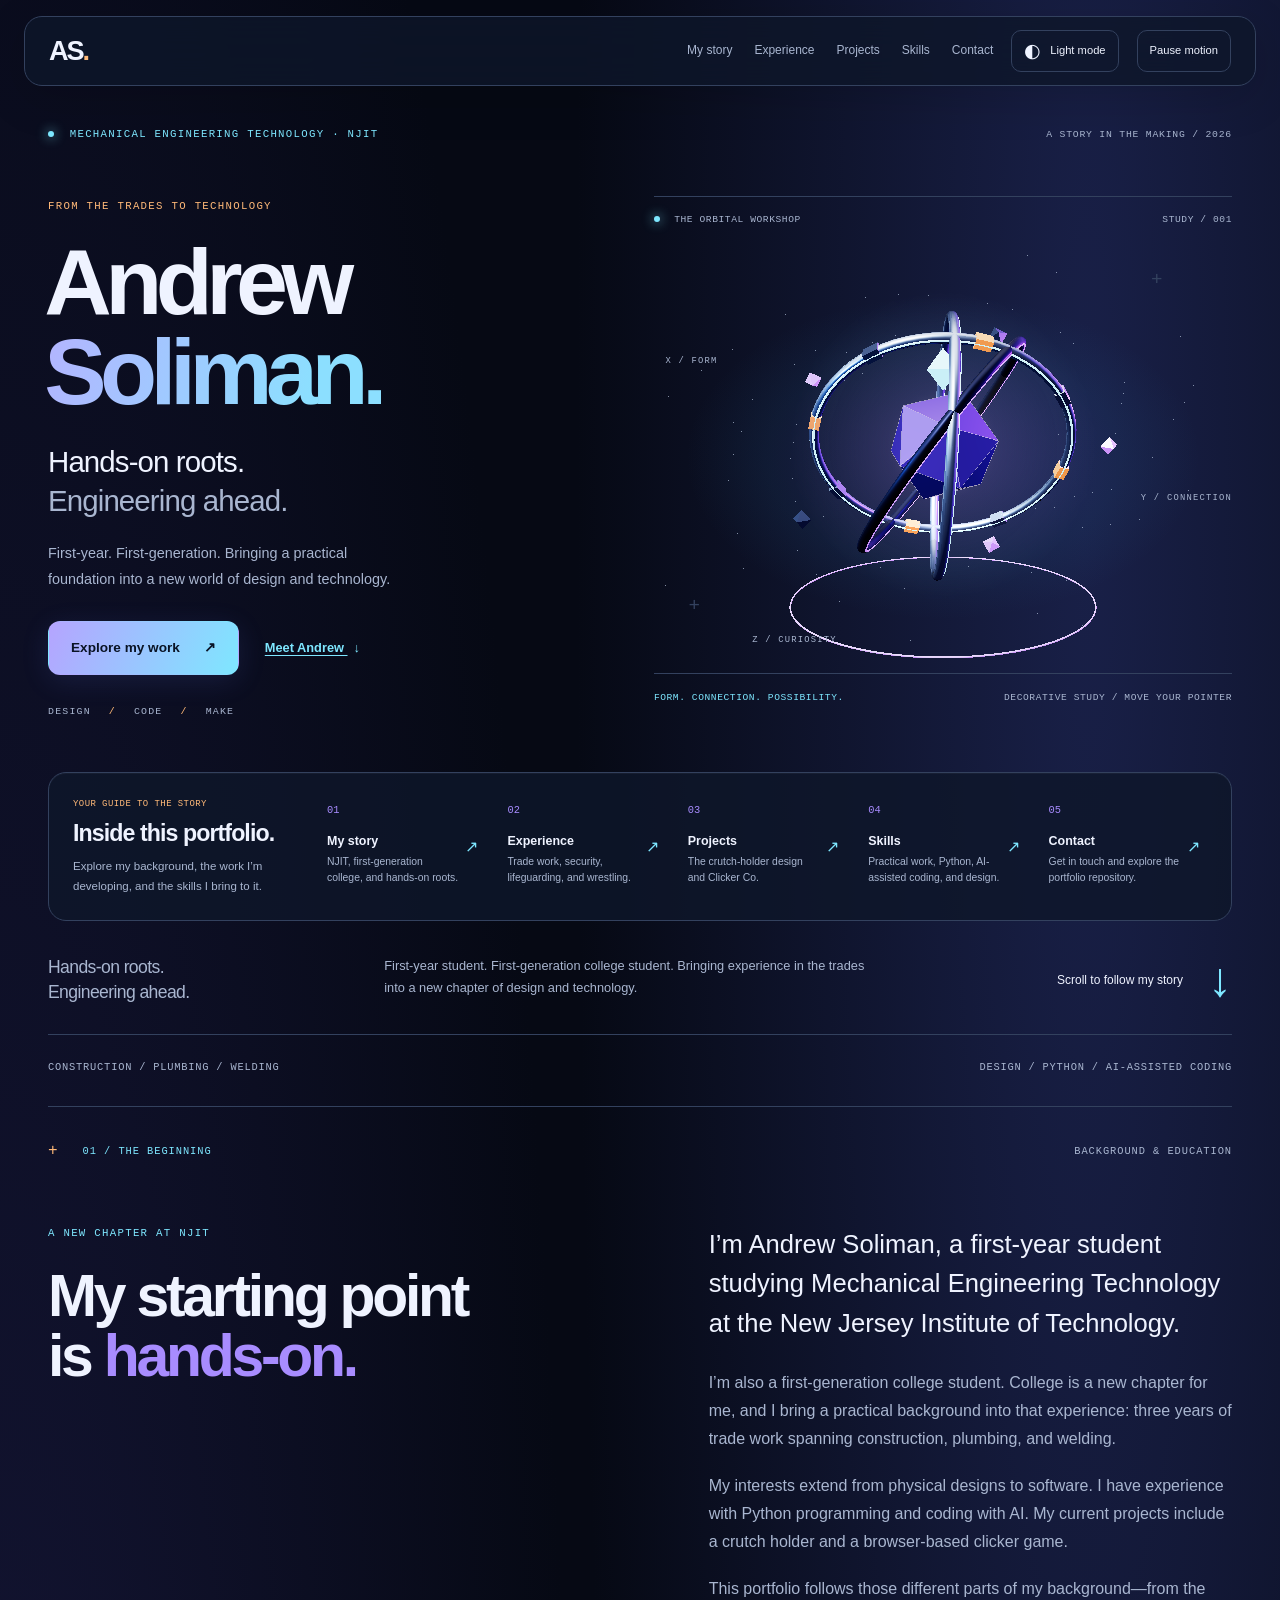
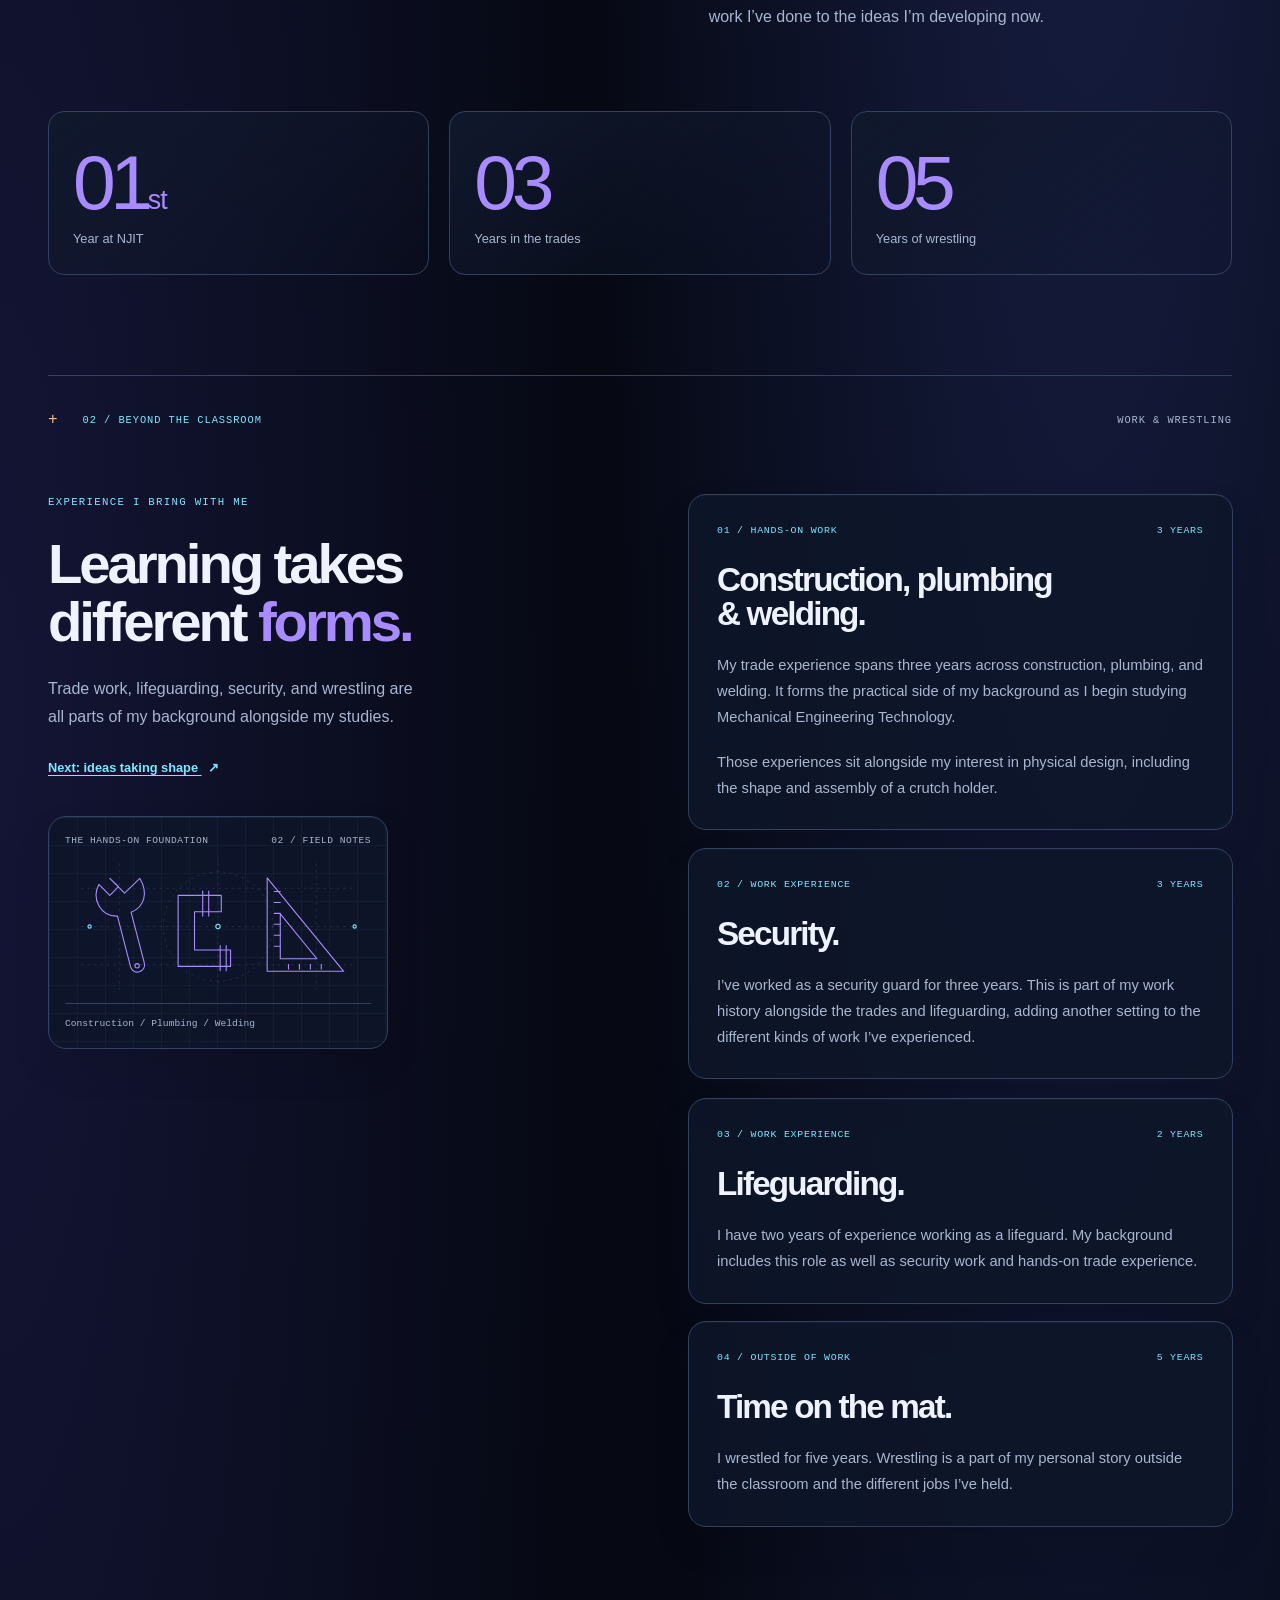
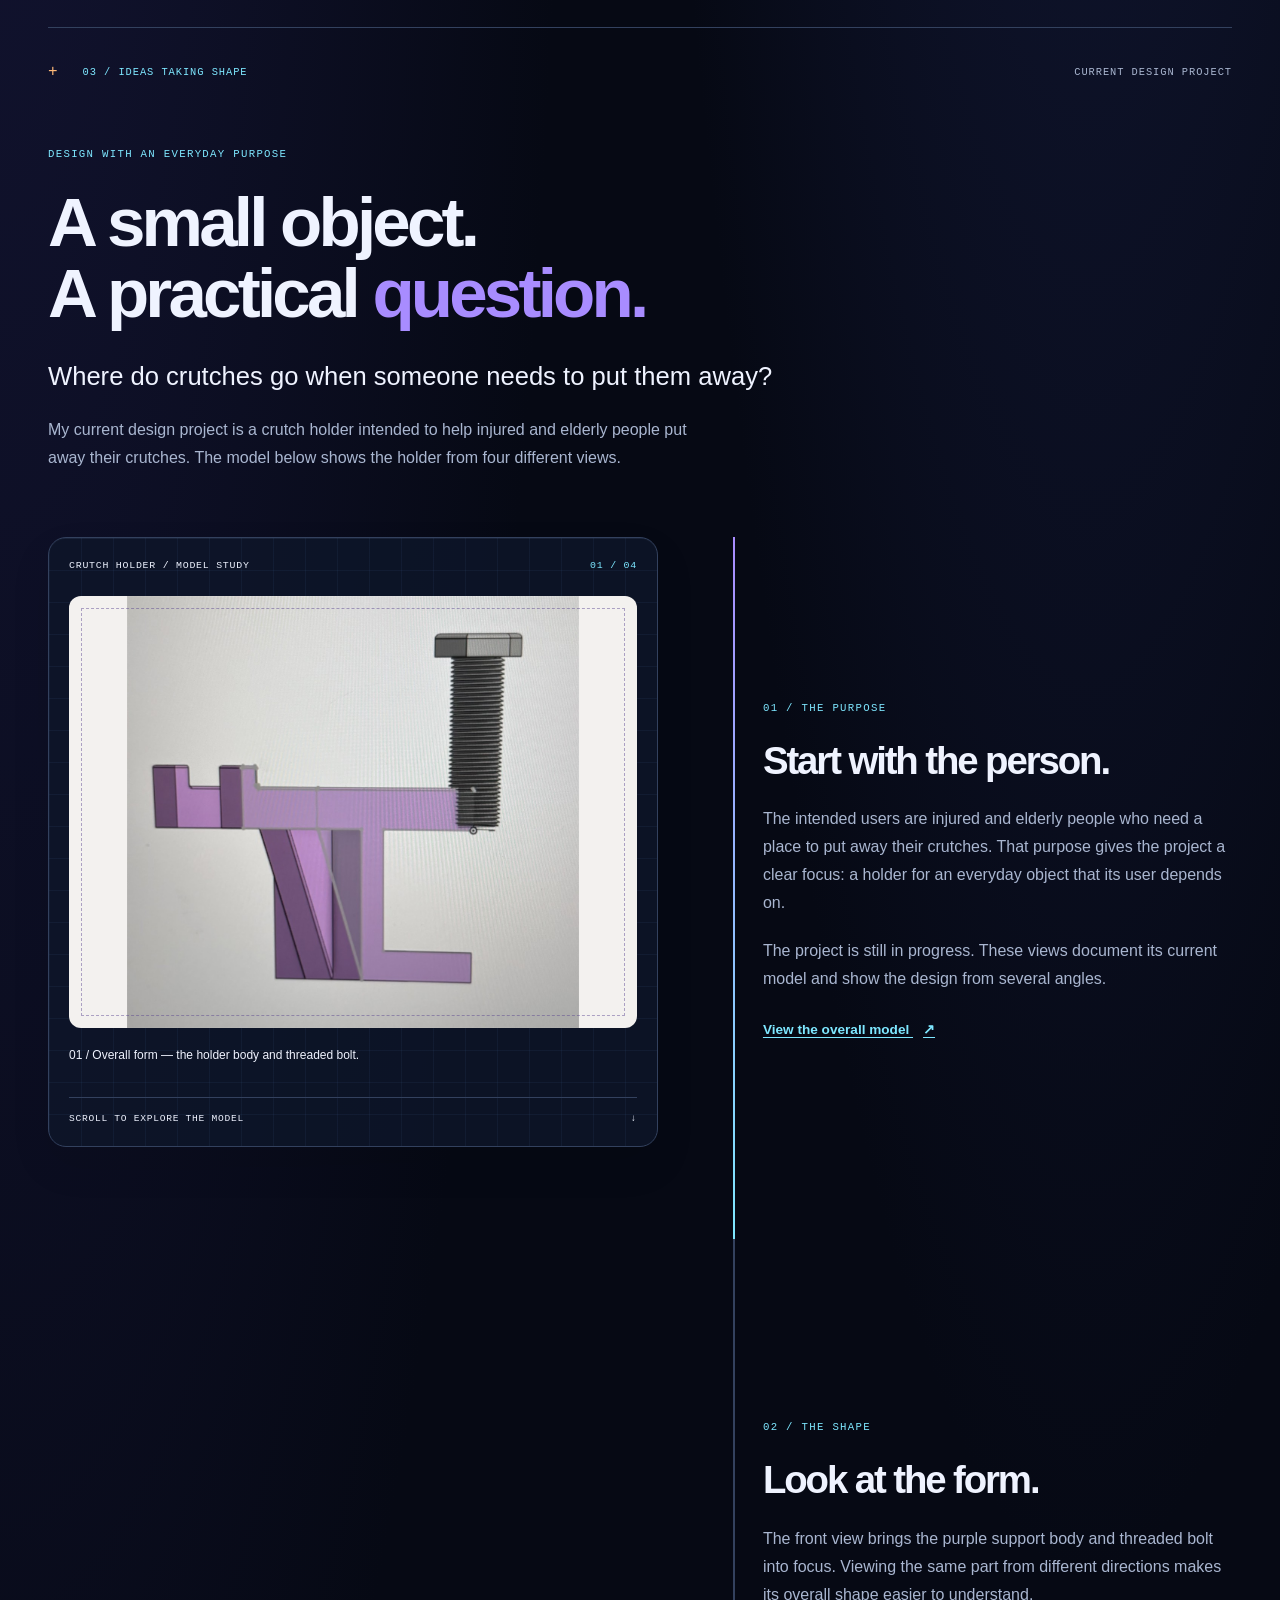
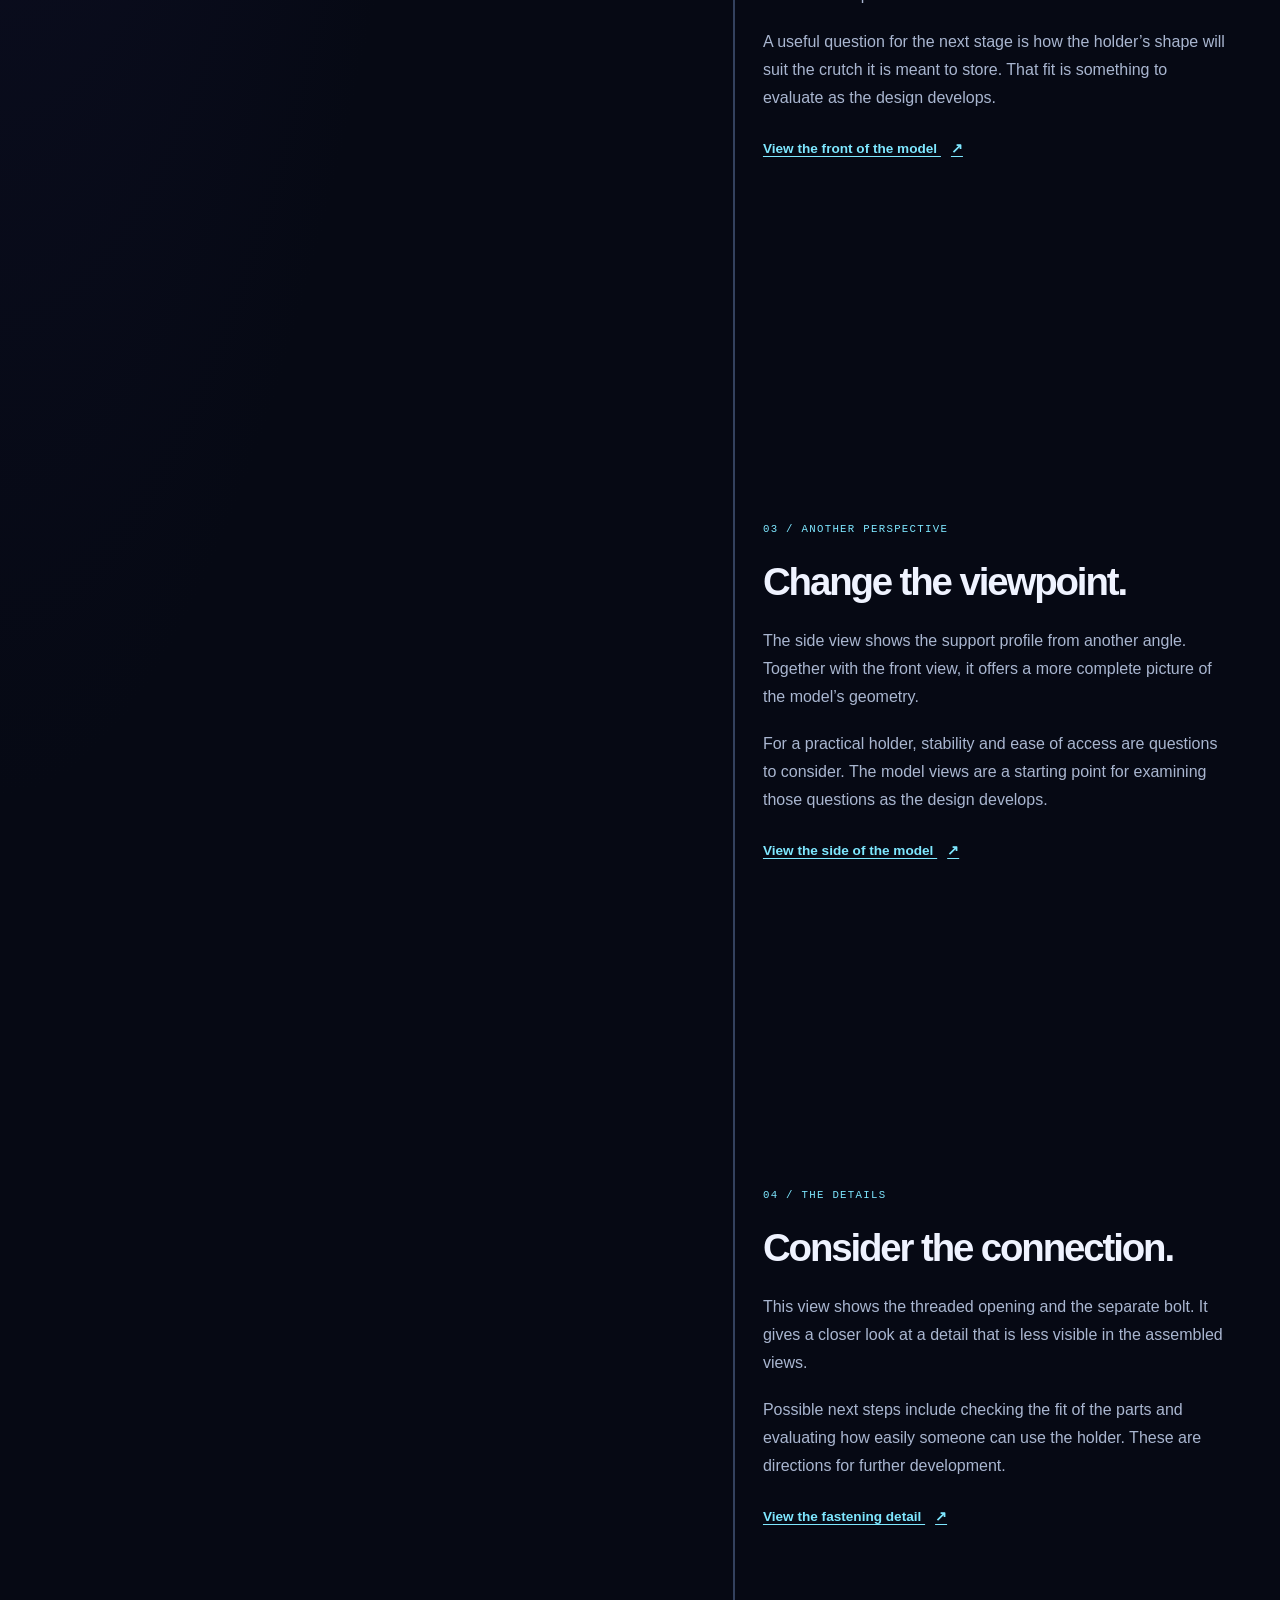
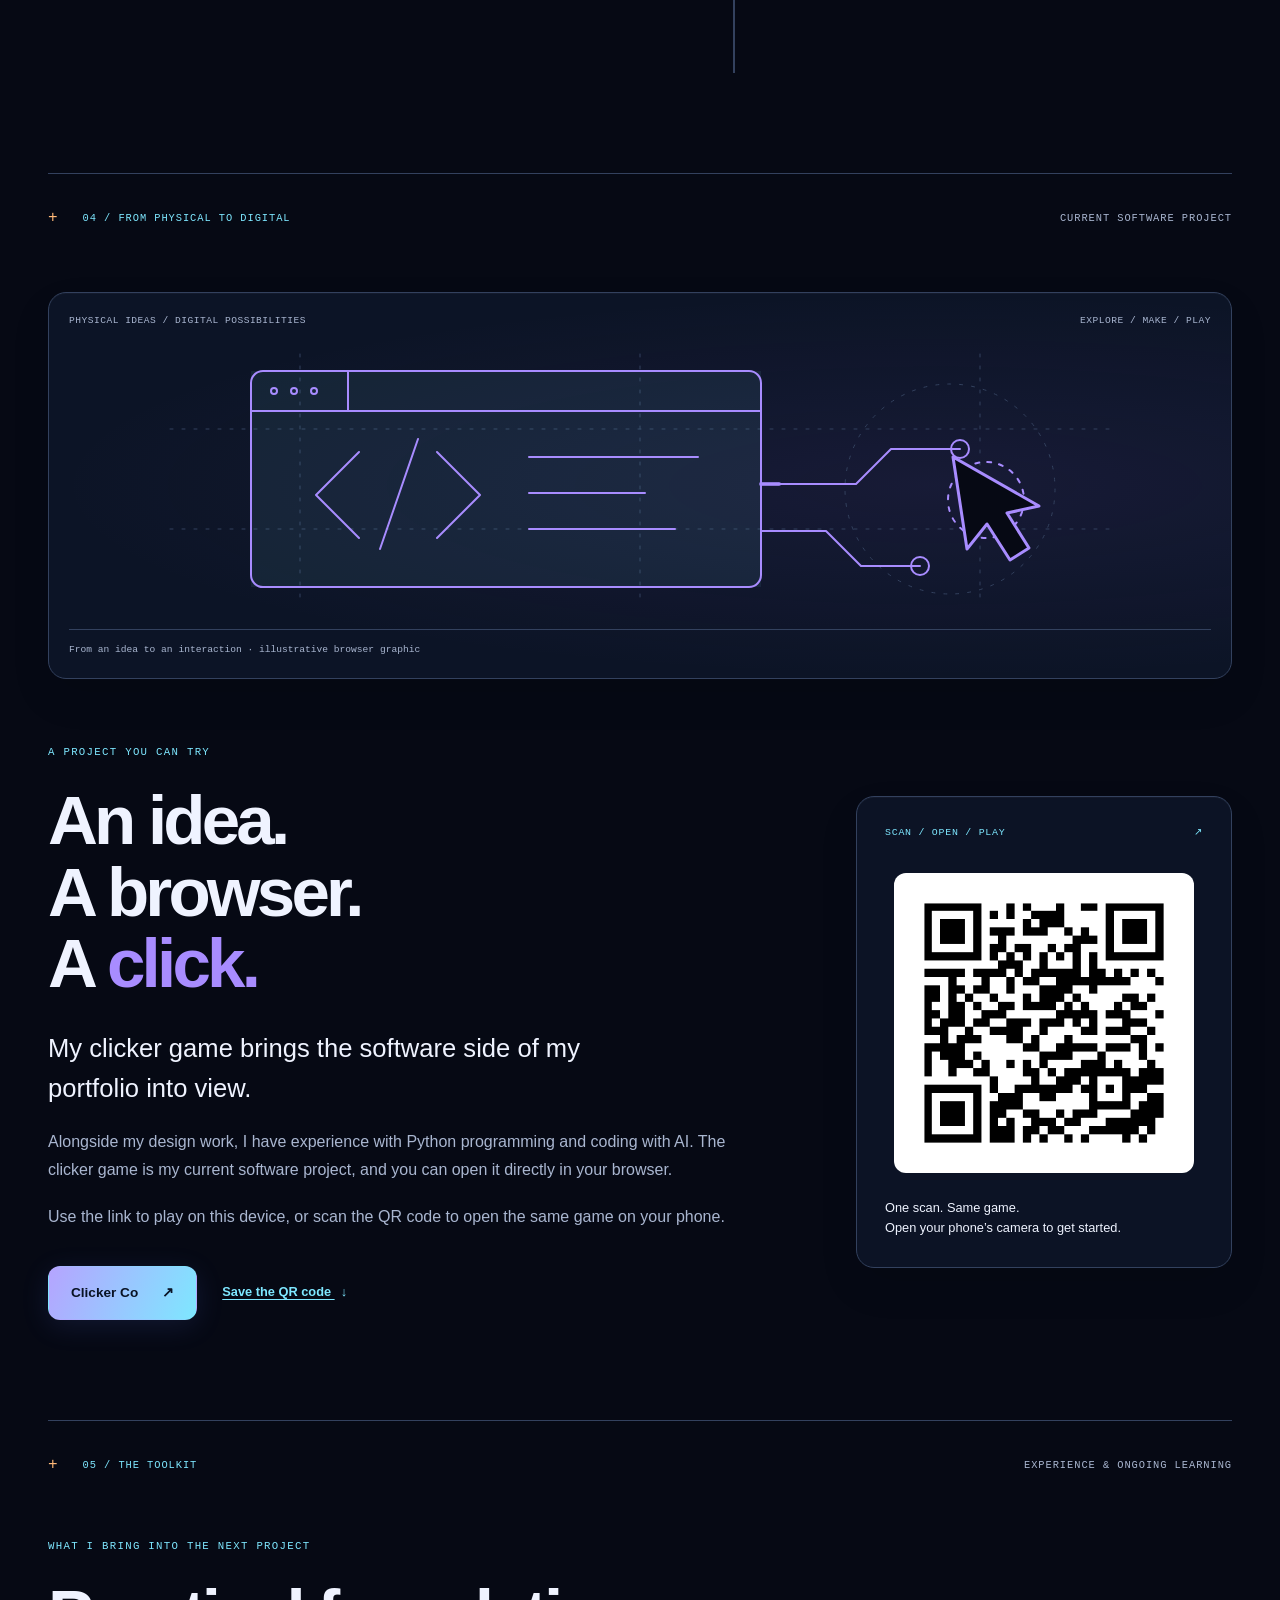
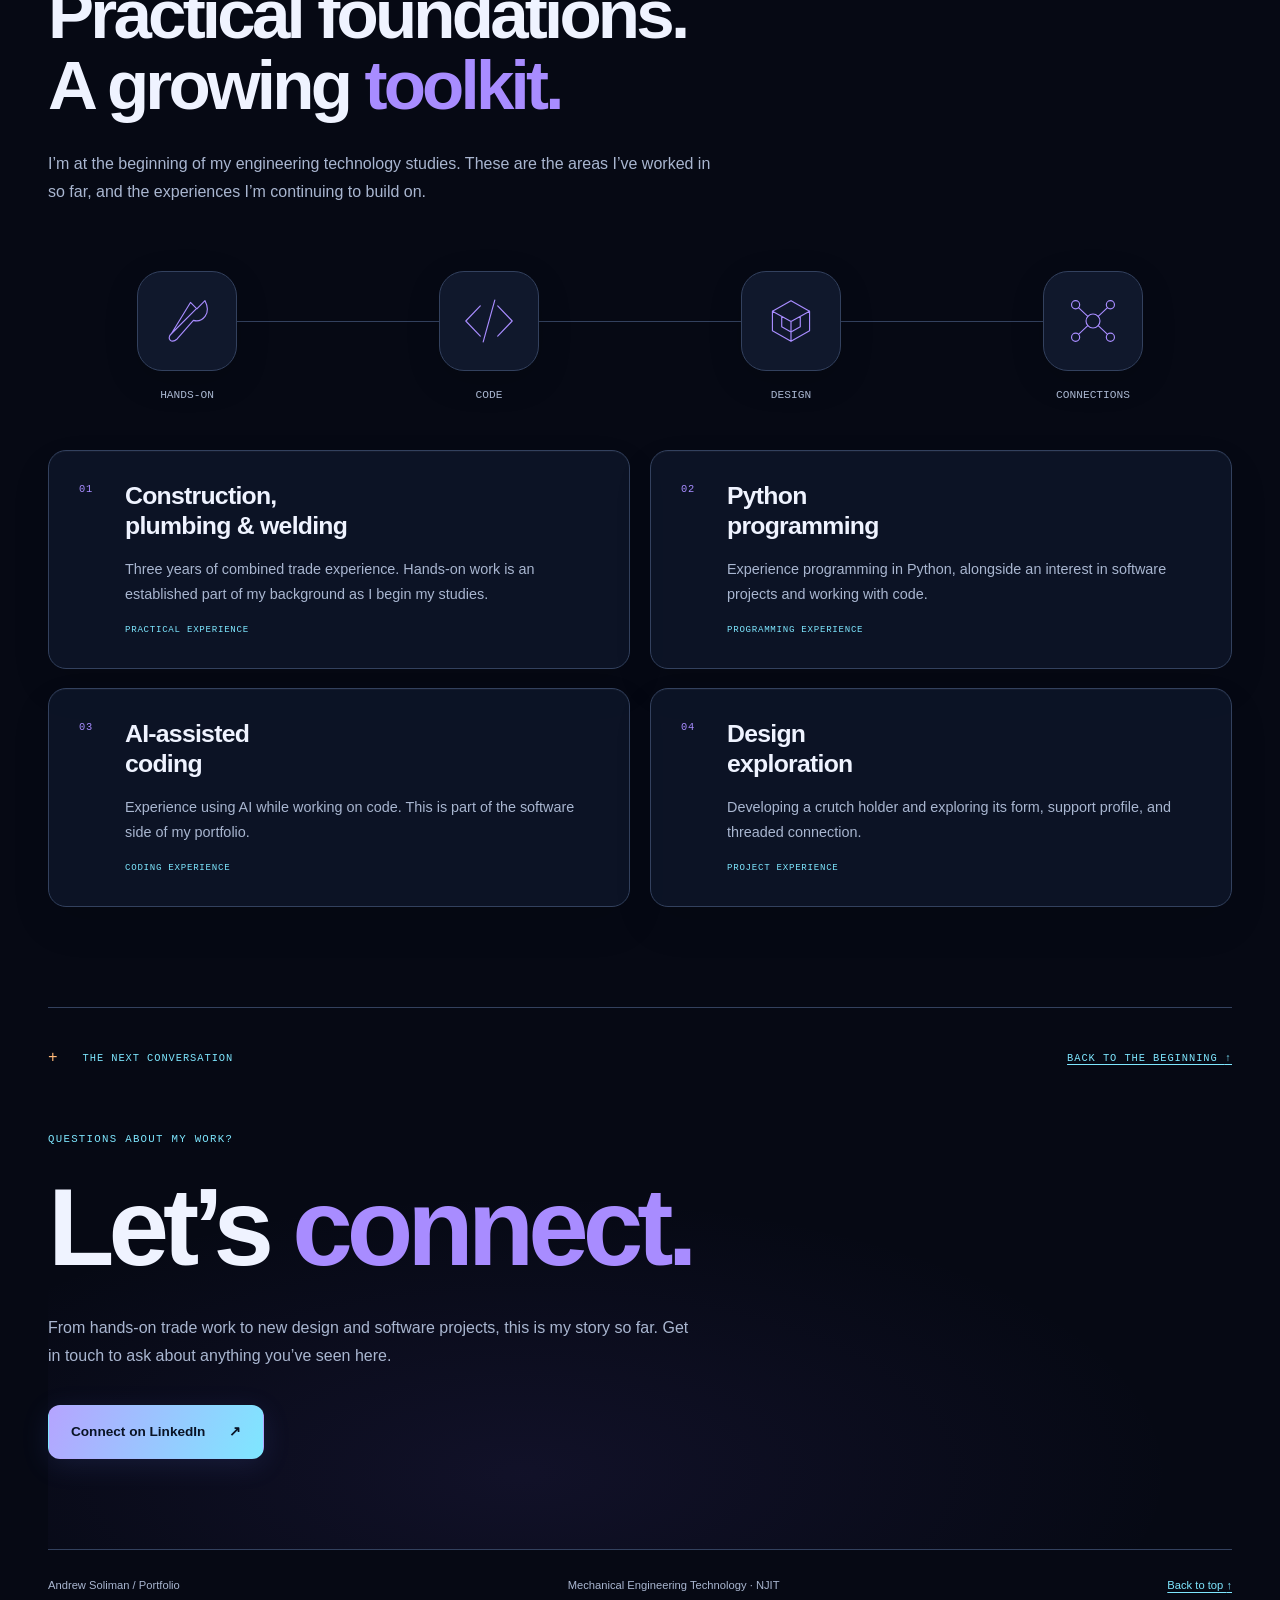
==== index.html @ 141107dc "Build immersive 3D portfolio with LinkedIn contact" ====
<!DOCTYPE html>
<html lang="en" data-theme="dark">
<head>
  <meta charset="UTF-8">
  <meta name="viewport" content="width=device-width, initial-scale=1">
  <meta name="description" content="Follow Andrew Soliman’s journey from hands-on trade work to Mechanical Engineering Technology at NJIT. Explore his design projects, code, skills, and background.">
  <meta name="theme-color" content="#060914">
  <title>Andrew Soliman | A Story in the Making</title>
  <link rel="stylesheet" href="css/styles.css">
  <script src="js/script.js" defer></script>
</head>
<body class="hybrid-portfolio immersive-portfolio">
  <a class="skip-link" href="#main">Skip to content</a>
  <header class="site-header">
    <div class="header-inner">
      <a class="brand" href="#home" aria-label="Andrew Soliman, back to the beginning">AS<span aria-hidden="true">.</span></a>
      <span class="header-caption">Andrew Soliman / Portfolio</span>
      <button class="menu-toggle" type="button" aria-expanded="false" aria-controls="site-nav" hidden>Menu <span aria-hidden="true">☰</span></button>
      <nav id="site-nav" aria-label="Story chapters">
        <a href="#about">My story</a>
        <a href="#experience">Experience</a>
        <a href="#projects">Projects</a>
        <a href="#skills">Skills</a>
        <a href="#contact">Contact</a>
      </nav>
      <button class="theme-toggle" type="button" aria-label="Switch to light mode" hidden><span aria-hidden="true">◐</span><span class="theme-label">Light mode</span></button>
      <button class="portfolio-motion-toggle" type="button" aria-pressed="false" hidden>Pause motion</button>
    </div>
    <progress class="reading-progress" max="100" value="0" aria-label="Page reading progress" hidden></progress>
  </header>

  <main id="main" tabindex="-1">
    <section class="hero container" id="home" aria-labelledby="intro-heading">
      <div class="hero-meta"><p class="eyebrow"><span class="status-light" aria-hidden="true"></span> Mechanical Engineering Technology · NJIT</p><span class="edition">A story in the making / 2026</span></div>
      <div class="hero-workbench">
        <div class="hero-identity"><p class="eyebrow">From the trades to technology</p><h1 id="intro-heading">Andrew<br><span>Soliman.</span></h1><p class="hero-design-note">Hands-on roots.<br><span>Engineering ahead.</span></p><p class="hero-summary">First-year. First-generation. Bringing a practical foundation into a new world of design and technology.</p><div class="actions hero-actions"><a class="button" href="#projects">Explore my work <span aria-hidden="true">↗</span></a><a class="text-link" href="#about">Meet Andrew <span aria-hidden="true">↓</span></a></div><div class="hero-disciplines"><span>Design</span><span>Code</span><span>Make</span></div></div>
        <figure class="spatial-panel" aria-labelledby="spatial-caption">
          <div class="scene-topline"><span><span class="status-light" aria-hidden="true"></span> The orbital workshop</span><span>Study / 001</span></div>
          <div class="spatial-viewport" aria-hidden="true">
            <canvas class="spatial-canvas"></canvas>
            <div class="spatial-fallback"><div class="fallback-orbit"></div><div class="fallback-orbit"></div><div class="fallback-core">AS<span>.</span></div></div>
            <span class="scene-coordinate coordinate-one">X / Form</span><span class="scene-coordinate coordinate-two">Y / Connection</span><span class="scene-coordinate coordinate-three">Z / Curiosity</span>
            <span class="scene-crosshair crosshair-one">+</span><span class="scene-crosshair crosshair-two">+</span>
          </div>
          <figcaption id="spatial-caption"><span>Form. Connection. Possibility.</span><span class="scene-hint">Decorative orbital study</span></figcaption>
        </figure>
        <aside class="hero-orbit-panel hero-overview" aria-labelledby="overview-heading">
          <div class="workbench-topline"><span>Your guide to the story</span><span>01 — 05</span></div>
          <h2 id="overview-heading">Inside this portfolio.</h2>
          <p class="overview-intro">Explore my background, the work I’m developing, and the skills I bring to it.</p>
          <ol class="hero-overview-links">
            <li><a href="#about"><span class="overview-number" aria-hidden="true">01</span><span><strong>My story</strong><span class="overview-description">NJIT, first-generation college, and hands-on roots.</span></span><span aria-hidden="true">↗</span></a></li>
            <li><a href="#experience"><span class="overview-number" aria-hidden="true">02</span><span><strong>Experience</strong><span class="overview-description">Trade work, security, lifeguarding, and wrestling.</span></span><span aria-hidden="true">↗</span></a></li>
            <li><a href="#projects"><span class="overview-number" aria-hidden="true">03</span><span><strong>Projects</strong><span class="overview-description">The crutch-holder design and Clicker Co.</span></span><span aria-hidden="true">↗</span></a></li>
            <li><a href="#skills"><span class="overview-number" aria-hidden="true">04</span><span><strong>Skills</strong><span class="overview-description">Practical work, Python, AI-assisted coding, and design.</span></span><span aria-hidden="true">↗</span></a></li>
            <li><a href="#contact"><span class="overview-number" aria-hidden="true">05</span><span><strong>Contact</strong><span class="overview-description">Get in touch and explore the portfolio repository.</span></span><span aria-hidden="true">↗</span></a></li>
          </ol>
        </aside>
      </div>
      <div class="hero-bottom">
        <div><p class="hero-statement">Hands-on roots.<br>Engineering ahead.</p><p class="hero-intro">First-year student. First-generation college student. Bringing experience in the trades into a new chapter of design and technology.</p></div>
        <a class="scroll-link" href="#about"><span>Scroll to follow my story</span><span class="scroll-arrow" aria-hidden="true">↓</span></a>
      </div>
      <div class="hero-footnote"><span>Construction / Plumbing / Welding</span><span>Design / Python / AI-assisted coding</span></div>
    </section>

    <section class="chapter container" id="about" data-chapter="My story" aria-labelledby="about-heading">
      <div class="chapter-marker"><span>01 / The beginning</span><span>Background &amp; education</span></div>
      <div class="intro-grid">
        <div><p class="eyebrow">A new chapter at NJIT</p><h2 id="about-heading">My starting point<br>is <em>hands-on.</em></h2></div>
        <div class="prose">
          <p class="lead">I’m Andrew Soliman, a first-year student studying Mechanical Engineering Technology at the New Jersey Institute of Technology.</p>
          <p>I’m also a first-generation college student. College is a new chapter for me, and I bring a practical background into that experience: three years of trade work spanning construction, plumbing, and welding.</p>
          <p>My interests extend from physical designs to software. I have experience with Python programming and coding with AI. My current projects include a crutch holder and a browser-based clicker game.</p>
          <p>This portfolio follows those different parts of my background—from the work I’ve done to the ideas I’m developing now.</p>
        </div>
      </div>
      <div class="fact-strip" aria-label="Background at a glance">
        <div><strong>01<span>st</span></strong><p>Year at NJIT</p></div>
        <div><strong>03</strong><p>Years in the trades</p></div>
        <div><strong>05</strong><p>Years of wrestling</p></div>
      </div>
    </section>

    <section class="chapter container" id="experience" data-chapter="Experience" aria-labelledby="experience-heading">
      <div class="chapter-marker"><span>02 / Beyond the classroom</span><span>Work &amp; wrestling</span></div>
      <div class="experience-layout">
        <div class="sticky-heading">
          <p class="eyebrow">Experience I bring with me</p><h2 id="experience-heading">Learning takes<br>different <em>forms.</em></h2>
          <p>Trade work, lifeguarding, security, and wrestling are all parts of my background alongside my studies.</p>
          <a class="text-link" href="#projects">Next: ideas taking shape <span aria-hidden="true">↗</span></a>
          <figure class="portfolio-graphic trade-graphic">
            <div class="graphic-topline"><span>The hands-on foundation</span><span>02 / Field notes</span></div>
            <svg viewBox="0 0 560 280" role="img" aria-label="Orange line illustration of a wrench, a pipe connection, and a construction square.">
              <g class="graphic-guides"><path d="M30 70H530M30 140H530M30 210H530M100 25V255M280 25V255M460 25V255"/><circle cx="280" cy="140" r="100"/></g>
              <g class="graphic-solid"><path d="M82 52L109 79L137 52C153 79 145 104 121 114L145 206C150 223 125 231 120 214L96 121C65 122 48 89 62 63L82 83L98 67Z"/><circle cx="132" cy="212" r="4"/>
                <path d="M207 83H286V113H237V183H303V213H207Z"/><path d="M252 75V121M263 75V121M295 175V221M284 175V221"/>
                <path d="M370 51V222H510ZM394 117V199H461Z"/><path d="M383 76H394M383 96H394M383 116H394M383 136H394M383 156H394M383 176H394M409 209V218M429 209V218M449 209V218M469 209V218"/>
              </g><g class="graphic-nodes"><circle cx="280" cy="140" r="4"/><circle cx="45" cy="140" r="3"/><circle cx="530" cy="140" r="3"/></g>
            </svg>
            <figcaption>Construction / Plumbing / Welding</figcaption>
          </figure>
        </div>
        <div class="experience-list">
          <article><div class="experience-meta"><span>01 / Hands-on work</span><span>3 years</span></div><h3>Construction, plumbing<br>&amp; welding.</h3><p>My trade experience spans three years across construction, plumbing, and welding. It forms the practical side of my background as I begin studying Mechanical Engineering Technology.</p><p>Those experiences sit alongside my interest in physical design, including the shape and assembly of a crutch holder.</p></article>
          <article><div class="experience-meta"><span>02 / Work experience</span><span>3 years</span></div><h3>Security.</h3><p>I’ve worked as a security guard for three years. This is part of my work history alongside the trades and lifeguarding, adding another setting to the different kinds of work I’ve experienced.</p></article>
          <article><div class="experience-meta"><span>03 / Work experience</span><span>2 years</span></div><h3>Lifeguarding.</h3><p>I have two years of experience working as a lifeguard. My background includes this role as well as security work and hands-on trade experience.</p></article>
          <article><div class="experience-meta"><span>04 / Outside of work</span><span>5 years</span></div><h3>Time on the mat.</h3><p>I wrestled for five years. Wrestling is a part of my personal story outside the classroom and the different jobs I’ve held.</p></article>
        </div>
      </div>
    </section>

    <section class="chapter container" id="projects" data-chapter="Projects" aria-labelledby="projects-heading">
      <div class="chapter-marker"><span>03 / Ideas taking shape</span><span>Current design project</span></div>
      <div class="project-intro">
        <p class="eyebrow">Design with an everyday purpose</p><h2 id="projects-heading">A small object.<br>A practical <em>question.</em></h2>
        <p class="lead">Where do crutches go when someone needs to put them away?</p>
        <p>My current design project is a crutch holder intended to help injured and elderly people put away their crutches. The model below shows the holder from four different views.</p>
      </div>
      <div class="design-story" id="crutch-holder">
        <figure class="design-stage">
          <div class="stage-heading"><span>Crutch holder / Model study</span><span class="scene-counter">01 / 04</span></div>
          <div class="model-inspection"><a class="stage-image-link" href="images/crutch-holder-angle.jpg" aria-label="Open the current crutch-holder model view at full size"><img class="stage-image" src="images/crutch-holder-angle.jpg" alt="Purple crutch-holder model showing its support body and threaded bolt." width="1200" height="1149" loading="lazy"></a><span class="inspection-scan" aria-hidden="true"></span><span class="inspection-corners" aria-hidden="true"></span></div>
          <figcaption class="stage-caption">01 / Overall form — the holder body and threaded bolt.</figcaption>
          <p class="stage-note">Scroll to explore the model <span aria-hidden="true">↓</span></p>
        </figure>
        <div class="design-steps">
          <article class="design-step is-active" data-image="images/crutch-holder-angle.jpg" data-alt="Purple crutch-holder model showing its support body and threaded bolt." data-caption="01 / Overall form — the holder body and threaded bolt.">
            <p class="eyebrow">01 / The purpose</p><h3>Start with the person.</h3>
            <p>The intended users are injured and elderly people who need a place to put away their crutches. That purpose gives the project a clear focus: a holder for an everyday object that its user depends on.</p>
            <p>The project is still in progress. These views document its current model and show the design from several angles.</p>
            <a class="model-view-link" href="images/crutch-holder-angle.jpg">View the overall model <span aria-hidden="true">↗</span></a>
          </article>
          <article class="design-step" data-image="images/crutch-holder-front.jpg" data-alt="Front view of the crutch-holder model with a purple body and a vertical threaded bolt." data-caption="02 / Front view — a closer look at the holder’s shape.">
            <p class="eyebrow">02 / The shape</p><h3>Look at the form.</h3>
            <p>The front view brings the purple support body and threaded bolt into focus. Viewing the same part from different directions makes its overall shape easier to understand.</p>
            <p>A useful question for the next stage is how the holder’s shape will suit the crutch it is meant to store. That fit is something to evaluate as the design develops.</p>
            <a class="model-view-link" href="images/crutch-holder-front.jpg">View the front of the model <span aria-hidden="true">↗</span></a>
          </article>
          <article class="design-step" data-image="images/crutch-holder-side.jpg" data-alt="Side view showing the crutch holder’s support profile and threaded bolt." data-caption="03 / Side view — the support profile in context.">
            <p class="eyebrow">03 / Another perspective</p><h3>Change the viewpoint.</h3>
            <p>The side view shows the support profile from another angle. Together with the front view, it offers a more complete picture of the model’s geometry.</p>
            <p>For a practical holder, stability and ease of access are questions to consider. The model views are a starting point for examining those questions as the design develops.</p>
            <a class="model-view-link" href="images/crutch-holder-side.jpg">View the side of the model <span aria-hidden="true">↗</span></a>
          </article>
          <article class="design-step" data-image="images/crutch-holder-detail.jpg" data-alt="Crutch-holder detail showing a threaded opening in the purple body and the separate bolt." data-caption="04 / Fastening detail — the threaded opening and separate bolt.">
            <p class="eyebrow">04 / The details</p><h3>Consider the connection.</h3>
            <p>This view shows the threaded opening and the separate bolt. It gives a closer look at a detail that is less visible in the assembled views.</p>
            <p>Possible next steps include checking the fit of the parts and evaluating how easily someone can use the holder. These are directions for further development.</p>
            <a class="model-view-link" href="images/crutch-holder-detail.jpg">View the fastening detail <span aria-hidden="true">↗</span></a>
          </article>
        </div>
      </div>
    </section>

    <section class="chapter container" id="software" data-chapter="Projects" aria-labelledby="software-heading">
      <div class="chapter-marker"><span>04 / From physical to digital</span><span>Current software project</span></div>
      <figure class="portfolio-graphic browser-graphic">
        <div class="graphic-topline"><span>Physical ideas / Digital possibilities</span><span>Explore / Make / Play</span></div>
        <svg viewBox="0 0 1000 300" role="img" aria-label="Illustrative browser window with code brackets, connected blocks, and a pointer. This is decorative art, not a game screenshot.">
          <g class="graphic-guides"><path d="M30 100H970M30 200H970M160 25V275M500 25V275M840 25V275"/><circle cx="810" cy="160" r="105"/></g>
          <path class="graphic-wash" d="M111 42H621V258H111Z"/>
          <g class="graphic-solid"><rect x="111" y="42" width="510" height="216" rx="12"/><path d="M111 82H621M208 42V82"/><circle cx="134" cy="62" r="3"/><circle cx="154" cy="62" r="3"/><circle cx="174" cy="62" r="3"/>
            <path d="M219 123L176 166L219 209M297 123L340 166L297 209M278 110L240 220M389 128H558M389 164H505M389 200H535"/>
            <path d="M621 155H716L751 120H820M621 202H686L721 237H780"/><circle cx="820" cy="120" r="9"/><circle cx="780" cy="237" r="9"/>
          </g><circle class="graphic-click-ring" cx="846" cy="171" r="38"/><path class="graphic-cursor" d="M813 128L827 220L847 195L870 231L889 219L867 184L899 177Z"/>
          <path class="graphic-signal" d="M621 155H716L751 120H820"/>
        </svg>
        <figcaption>From an idea to an interaction · illustrative browser graphic</figcaption>
      </figure>
      <div class="software-layout">
        <div>
          <p class="eyebrow">A project you can try</p><h2 id="software-heading">An idea.<br>A browser.<br>A <em>click.</em></h2>
          <p class="lead">My clicker game brings the software side of my portfolio into view.</p>
          <p>Alongside my design work, I have experience with Python programming and coding with AI. The clicker game is my current software project, and you can open it directly in your browser.</p>
          <p>Use the link to play on this device, or scan the QR code to open the same game on your phone.</p>
          <div class="actions"><a class="button" href="https://andrewpyc.github.io/Clicker-game-/">Clicker Co <span aria-hidden="true">↗</span></a><a class="text-link" href="images/clicker-game-qr.png" download="andrew-soliman-clicker-game-qr.png">Save the QR code <span aria-hidden="true">↓</span></a></div>
        </div>
        <figure class="qr-panel"><div class="qr-topline"><span>Scan / Open / Play</span><span aria-hidden="true">↗</span></div><a href="https://andrewpyc.github.io/Clicker-game-/"><img src="images/clicker-game-qr.png" alt="QR code for Andrew Soliman’s clicker game. Select the image to play." width="300" height="300" loading="lazy"></a><figcaption>One scan. Same game.<br>Open your phone’s camera to get started.</figcaption></figure>
      </div>
    </section>

    <section class="chapter container" id="skills" data-chapter="Skills" aria-labelledby="skills-heading">
      <div class="chapter-marker"><span>05 / The toolkit</span><span>Experience &amp; ongoing learning</span></div>
      <div class="section-heading"><p class="eyebrow">What I bring into the next project</p><h2 id="skills-heading">Practical foundations.<br>A growing <em>toolkit.</em></h2><p>I’m at the beginning of my engineering technology studies. These are the areas I’ve worked in so far, and the experiences I’m continuing to build on.</p></div>
      <div class="toolkit-graphic" aria-hidden="true">
        <div><svg viewBox="0 0 100 100" fill="none"><path d="M23 72L65 30M56 18L67 29L81 15C93 38 76 53 61 49L33 81C23 90 14 80 23 72Z"/></svg><span>Hands-on</span></div>
        <div><svg viewBox="0 0 100 100" fill="none"><path d="M35 24L10 50L35 76M65 24L90 50L65 76M60 14L40 86"/></svg><span>Code</span></div>
        <div><svg viewBox="0 0 100 100" fill="none"><path d="M50 15L82 33V67L50 85L18 67V33ZM18 33L50 51L82 33M50 51V85M34 42V60L50 69L66 60V42"/></svg><span>Design</span></div>
        <div><svg viewBox="0 0 100 100" fill="none"><circle cx="50" cy="50" r="12"/><circle cx="20" cy="22" r="7"/><circle cx="80" cy="22" r="7"/><circle cx="20" cy="78" r="7"/><circle cx="80" cy="78" r="7"/><path d="M25 27L41 42M59 42L75 27M25 73L41 58M59 58L75 73"/></svg><span>Connections</span></div>
      </div>
      <div class="skill-table">
        <article><span class="skill-index">01</span><h3>Construction,<br>plumbing &amp; welding</h3><p>Three years of combined trade experience. Hands-on work is an established part of my background as I begin my studies.</p><span class="skill-type">Practical experience</span></article>
        <article><span class="skill-index">02</span><h3>Python<br>programming</h3><p>Experience programming in Python, alongside an interest in software projects and working with code.</p><span class="skill-type">Programming experience</span></article>
        <article><span class="skill-index">03</span><h3>AI-assisted<br>coding</h3><p>Experience using AI while working on code. This is part of the software side of my portfolio.</p><span class="skill-type">Coding experience</span></article>
        <article><span class="skill-index">04</span><h3>Design<br>exploration</h3><p>Developing a crutch holder and exploring its form, support profile, and threaded connection.</p><span class="skill-type">Project experience</span></article>
      </div>
    </section>

    <section class="contact-section container" id="contact" data-chapter="Contact" aria-labelledby="contact-heading">
      <div class="chapter-marker"><span>The next conversation</span><a href="#home">Back to the beginning <span aria-hidden="true">↑</span></a></div>
      <p class="eyebrow">Questions about my work?</p><h2 id="contact-heading">Let’s <em>connect.</em></h2>
      <p class="contact-intro">From hands-on trade work to new design and software projects, this is my story so far. Get in touch to ask about anything you’ve seen here.</p>
      <div class="actions"><a class="button" href="https://www.linkedin.com/in/andrew-soliman-477185449/">Connect on LinkedIn <span aria-hidden="true">↗</span></a></div>
    </section>
  </main>
  <footer class="site-footer container"><p>Andrew Soliman / Portfolio</p><p>Mechanical Engineering Technology · NJIT</p><a href="#home">Back to top <span aria-hidden="true">↑</span></a></footer>
</body>
</html>
---- css/styles.css ----
/* Shared foundation and retained motion studies. The immersive theme is below. */
:root {
  --background: #000000;
  --surface: #111111;
  --text: #ff9a3c;
  --muted: #da9c65;
  --accent: #ff9a3c;
  --line: #754825;
  --button-text: #000000;
  --focus: #ffd3a5;
  color-scheme: dark;
  scroll-padding-top: 110px;
}
:root[data-theme="light"] {
  --background: #fff8ef;
  --surface: #f2e7d9;
  --text: #923700;
  --muted: #804617;
  --accent: #a53d00;
  --line: #a96d42;
  --button-text: #ffffff;
  --focus: #652500;
  color-scheme: light;
}
* { box-sizing: border-box; }
[hidden] { display: none !important; }
body { margin: 0; background: var(--background); color: var(--text); font: 16px/1.75 Arial, Helvetica, sans-serif; }
a { color: var(--accent); text-underline-offset: .25em; }
a:hover { text-decoration-thickness: 2px; }
button { font: inherit; cursor: pointer; }
:focus-visible { outline: 3px solid var(--focus); outline-offset: 5px; }
main:focus { outline: none; }
img { display: block; max-width: 100%; height: auto; }
figure, p, h1, h2, h3, h4 { margin: 0; }
p + p { margin-top: 1.2rem; }
h1, h2, h3 { font-weight: 700; line-height: 1.03; letter-spacing: -.055em; }
h1 { font-size: clamp(4rem, 12.4vw, 10.8rem); }
h2 { font-size: clamp(2.6rem, 5.4vw, 5rem); }
h3 { font-size: clamp(1.7rem, 3vw, 2.6rem); }
h4 { font-size: .8rem; line-height: 1.5; text-transform: uppercase; letter-spacing: .09em; margin-top: 28px; margin-bottom: 9px; }
em { font-family: Georgia, 'Times New Roman', serif; font-weight: normal; }
.container, .header-inner { width: min(1200px, calc(100% - 96px)); margin-inline: auto; }
.eyebrow, .edition, .chapter-marker, .experience-meta, .stage-heading, .stage-note, .skill-index, .skill-type, .qr-topline, .hero-footnote { font-family: 'Courier New', Courier, monospace; font-size: .72rem; line-height: 1.6; text-transform: uppercase; letter-spacing: .075em; }
.eyebrow { margin-bottom: 24px; }
.lead { font-size: clamp(1.2rem, 2vw, 1.6rem); line-height: 1.55; }
.prose p:not(.lead), .experience-list p, .section-heading > p:last-child, .sticky-heading > p:not(.eyebrow), .project-intro > p:last-child, .design-step > p:not(.eyebrow), .software-layout > div > p:not(.eyebrow):not(.lead), .skill-table p, .contact-intro { color: var(--muted); }
.skip-link { position: fixed; top: -100px; left: 20px; padding: 12px 20px; z-index: 20; background: var(--accent); color: var(--button-text); }
.skip-link:focus { top: 12px; }
.site-header { position: sticky; top: 0; z-index: 10; background: var(--background); border-bottom: 1px solid var(--line); }
.header-inner { min-height: 88px; display: flex; align-items: center; gap: 24px; }
.brand { font-weight: 800; font-size: 1.9rem; text-decoration: none; letter-spacing: -.08em; line-height: 1; padding-block: 10px; }
.header-caption { font-size: .7rem; max-width: 115px; line-height: 1.5; }
nav { display: flex; gap: 23px; margin-left: auto; }
nav a { font-size: .78rem; text-decoration: none; padding-block: 10px; border-bottom: 1px solid transparent; }
nav a:hover, nav a[aria-current="location"] { border-bottom-color: var(--accent); }
.theme-toggle, .menu-toggle { color: var(--text); border: 1px solid var(--line); background: transparent; border-radius: 3px; font-size: .75rem; padding: 9px 12px; min-height: 44px; white-space: nowrap; }
.theme-toggle { display: flex; align-items: center; gap: 9px; }
.theme-toggle > span:first-child { font-size: 1.2rem; line-height: 1; }
.theme-toggle:hover, .menu-toggle:hover { background: var(--surface); }
.reading-progress { display: block; position: absolute; bottom: -2px; left: 0; width: 100%; height: 3px; border: 0; border-radius: 0; appearance: none; background: transparent; color: var(--accent); }
.reading-progress::-webkit-progress-bar { background: transparent; }
.reading-progress::-webkit-progress-value { background: var(--accent); }
.reading-progress::-moz-progress-bar { background: var(--accent); }
.hero { min-height: calc(100svh - 88px); padding-top: 38px; display: flex; flex-direction: column; }
.hero-meta { display: flex; justify-content: space-between; gap: 30px; margin-bottom: 38px; }
.hero-meta .eyebrow { margin: 0; }
.edition { color: var(--muted); text-align: right; }
.hero h1 { margin-left: -.055em; margin-bottom: 42px; }
.hero h1 span { padding-left: 14%; }
.hero-bottom { display: flex; justify-content: space-between; align-items: flex-end; gap: 50px; margin-bottom: 48px; }
.hero-bottom > div { display: grid; grid-template-columns: .9fr 1.1fr; gap: 40px; max-width: 820px; }
.hero-statement { font-size: clamp(1.3rem, 2.1vw, 1.8rem); line-height: 1.4; letter-spacing: -.035em; }
.hero-intro { color: var(--muted); font-size: .93rem; margin: 0; }
.scroll-link { display: flex; flex-shrink: 0; align-items: center; gap: 25px; font-size: .75rem; max-width: 180px; text-decoration: none; }
.scroll-arrow { font-size: 3rem; line-height: 1; }
.hero-footnote { margin-top: auto; padding-block: 24px; border-top: 1px solid var(--line); display: flex; justify-content: space-between; gap: 25px; font-size: .65rem; }
.chapter { padding-top: 45px; padding-bottom: 110px; border-top: 1px solid var(--line); }
.chapter-marker { display: flex; justify-content: space-between; gap: 24px; margin-bottom: 90px; font-size: .65rem; color: var(--muted); }
.intro-grid { display: grid; grid-template-columns: 1.1fr 1fr; gap: 85px; }
.intro-grid h2 { font-size: clamp(2.5rem, 4.6vw, 4.3rem); }
.prose .lead { margin-bottom: 25px; }
.fact-strip { display: grid; grid-template-columns: repeat(3, 1fr); margin-top: 80px; border-top: 1px solid var(--line); }
.fact-strip > div { padding: 34px 30px 0; border-left: 1px solid var(--line); }
.fact-strip > div:first-child { padding-left: 0; border-left: 0; }
.fact-strip strong { font-size: clamp(3.6rem, 7vw, 6.5rem); line-height: 1.2; font-weight: normal; letter-spacing: -.07em; }
.fact-strip strong span { font-size: .35em; letter-spacing: -.03em; }
.fact-strip p { font-size: .8rem; color: var(--muted); }
.experience-layout { display: grid; grid-template-columns: 1fr 1fr; gap: 95px; align-items: start; }
.sticky-heading { position: sticky; top: 140px; }
.sticky-heading h2 { font-size: clamp(2.5rem, 4.4vw, 4rem); }
.sticky-heading > p:not(.eyebrow) { max-width: 380px; margin-top: 24px; }
.text-link, .model-view-link { display: inline-block; font-size: .85rem; font-weight: bold; }
.text-link span, .model-view-link span { margin-left: 10px; }
.sticky-heading .text-link { margin-top: 26px; }
.experience-list article { padding: 35px 0 45px; border-top: 1px solid var(--line); }
.experience-list article:first-child { padding-top: 0; border: 0; }
.experience-list article:last-child { padding-bottom: 0; }
.experience-meta { display: flex; justify-content: space-between; gap: 20px; font-size: .65rem; margin-bottom: 24px; }
.experience-list h3 { margin-bottom: 22px; }
.project-intro { max-width: 850px; margin-bottom: 65px; }
.project-intro .lead { margin-top: 28px; }
.project-intro > p:last-child { max-width: 670px; }
.design-story { position: relative; display: grid; grid-template-columns: 1.1fr .9fr; gap: 75px; align-items: start; }
.design-stage { grid-column: 1; grid-row: 1; position: sticky; top: 120px; padding: 22px; background: var(--surface); border: 1px solid var(--line); }
.stage-heading { display: flex; justify-content: space-between; gap: 15px; margin-bottom: 22px; font-size: .62rem; }
.stage-image-link { display: block; }
.stage-image { width: 100%; height: min(48vh, 480px); object-fit: contain; background: #f3f1ef; }
.stage-caption { font-size: .75rem; line-height: 1.6; margin-top: 18px; min-height: 2.4em; }
.stage-note { font-size: .6rem; margin-top: 22px; padding-top: 13px; border-top: 1px solid var(--line); display: flex; justify-content: space-between; }
.design-steps { grid-column: 2; }
.design-step { min-height: 78vh; display: flex; flex-direction: column; justify-content: center; padding: 55px 0 55px 22px; border-left: 2px solid var(--line); }
.design-step:first-child { padding-top: 20px; }
.design-step:last-child { min-height: 70vh; }
.design-step.is-active { border-left-color: var(--accent); }
.design-step h3 { margin-bottom: 25px; }
.model-view-link { margin-top: 25px; }
.section-heading { max-width: 850px; margin-bottom: 55px; }
.section-heading > p:last-child { max-width: 670px; margin-top: 28px; }
.software-layout { display: grid; grid-template-columns: 1.3fr .7fr; gap: 110px; align-items: center; }
.software-layout h2 { margin-bottom: 30px; }
.software-layout .lead { max-width: 550px; }
.actions { display: flex; flex-wrap: wrap; align-items: center; gap: 25px; margin-top: 35px; }
.button { display: inline-flex; align-items: center; justify-content: space-between; gap: 24px; padding: 15px 22px; min-height: 48px; background: var(--accent); color: var(--button-text); font-size: .85rem; font-weight: bold; text-decoration: none; border-radius: 2px; }
.button:hover { text-decoration: underline; }
.qr-panel { border: 1px solid var(--line); padding: 26px; background: var(--surface); }
.qr-topline { display: flex; justify-content: space-between; gap: 15px; font-size: .62rem; margin-bottom: 32px; }
.qr-panel img { width: 100%; max-width: 300px; margin-inline: auto; }
.qr-panel figcaption { font-size: .8rem; line-height: 1.6; padding-top: 25px; }
.skill-table { border-top: 1px solid var(--line); }
.skill-table article { display: grid; grid-template-columns: 45px 1fr 1.25fr .6fr; gap: 28px; align-items: start; padding: 32px 0; border-bottom: 1px solid var(--line); }
.skill-table h3 { font-size: 1.4rem; line-height: 1.2; letter-spacing: -.03em; }
.skill-table p { font-size: .9rem; }
.skill-index, .skill-type { font-size: .65rem; }
.skill-type { text-align: right; }
.contact-section { padding-block: 42px 90px; border-top: 1px solid var(--line); }
.contact-section h2 { font-size: clamp(3.5rem, 8.5vw, 8rem); margin-bottom: 30px; }
.contact-intro { max-width: 650px; }
.email-link { display: flex; justify-content: space-between; gap: 25px; font-size: clamp(1.25rem, 3.4vw, 3rem); font-weight: bold; letter-spacing: -.04em; text-decoration: none; padding: 35px 0 25px; border-bottom: 1px solid var(--line); overflow-wrap: anywhere; }
.email-link:hover { text-decoration: underline; }
.contact-bottom { display: flex; justify-content: space-between; align-items: center; gap: 20px; margin-top: 20px; }
.contact-bottom p { color: var(--muted); font-size: .75rem; }
.contact-bottom a { font-size: .75rem; }
.site-footer { border-top: 1px solid var(--line); display: flex; justify-content: space-between; align-items: center; gap: 24px; padding-block: 28px; font-size: .7rem; color: var(--muted); }
.site-footer p { margin: 0; }
@media (max-width: 1050px) {
  .container, .header-inner { width: calc(100% - 56px); }
  .header-caption { display: none; }
  .header-inner { gap: 25px; }
  nav { gap: 20px; }
  .hero h1 { font-size: 13.5vw; }
  .hero-bottom > div { gap: 25px; }
  .hero-bottom { gap: 30px; }
  .intro-grid, .experience-layout, .design-story, .software-layout { gap: 45px; }
  .skill-table article { gap: 22px; grid-template-columns: 25px 1fr 1.3fr; }
  .skill-type { grid-column: 3; text-align: left; }
}
@media (max-width: 760px) {
  :root { scroll-padding-top: 100px; }
  .container, .header-inner { width: calc(100% - 40px); }
  .header-inner { flex-wrap: wrap; min-height: 76px; padding-block: 14px; gap: 16px; }
  .menu-toggle { margin-left: auto; }
  nav { order: 4; width: 100%; margin: 0; flex-wrap: wrap; gap: 4px 25px; justify-content: flex-start; }
  .hero { min-height: calc(100svh - 76px); padding-top: 28px; }
  .hero-meta { margin-bottom: 55px; }
  .hero-meta .eyebrow { max-width: 210px; font-size: .6rem; }
  .edition { max-width: 85px; font-size: .6rem; }
  .hero h1 { font-size: clamp(3.9rem, 16vw, 7.6rem); }
  .hero h1 span { padding-left: 5%; }
  .hero-bottom { flex-direction: column; align-items: flex-start; margin-bottom: 40px; }
  .hero-bottom > div { grid-template-columns: 1fr; gap: 20px; }
  .hero-intro { max-width: 420px; }
  .scroll-link { max-width: none; gap: 18px; }
  .scroll-arrow { font-size: 2rem; }
  .hero-footnote { font-size: .55rem; gap: 20px; }
  .hero-footnote span { max-width: 45%; }
  .chapter { padding-top: 28px; padding-bottom: 65px; }
  .chapter-marker { margin-bottom: 55px; font-size: .55rem; }
  .chapter-marker > span:last-child { text-align: right; max-width: 110px; }
  .intro-grid, .experience-layout, .software-layout { grid-template-columns: 1fr; gap: 35px; }
  .sticky-heading { position: static; }
  .intro-grid h2, .sticky-heading h2 { font-size: clamp(2.5rem, 8vw, 4rem); }
  .fact-strip { margin-top: 45px; }
  .fact-strip > div { padding: 22px 15px 0; }
  .fact-strip strong { font-size: 3.5rem; }
  .fact-strip p { font-size: .65rem; }
  .experience-list h3 { font-size: 2rem; }
  .project-intro { margin-bottom: 40px; }
  .design-story { display: block; }
  .design-stage { top: 96px; padding: 12px; margin-bottom: 25px; z-index: 2; }
  .stage-heading { margin-bottom: 10px; font-size: .53rem; }
  .stage-image { height: min(30svh, 260px); }
  .stage-caption { font-size: .65rem; margin-top: 10px; min-height: 0; }
  .stage-note { display: none; }
  .design-step, .design-step:last-child { min-height: 78svh; padding: 45px 0 45px 20px; justify-content: flex-end; }
  .design-step:first-child { padding-top: 35px; }
  .design-step h3 { font-size: 1.8rem; }
  .design-step p:not(.eyebrow) { font-size: .92rem; }
  .software-layout { gap: 45px; }
  .qr-panel { max-width: 350px; width: 100%; }
  .skill-table article { grid-template-columns: 28px 1fr; gap: 15px; padding-block: 25px; }
  .skill-table p, .skill-type { grid-column: 2; }
  .skill-table h3 br { display: none; }
  .contact-section { padding-block: 28px 55px; }
  .contact-section h2 { font-size: clamp(3rem, 10.5vw, 5rem); }
  .contact-bottom { flex-direction: column; align-items: flex-start; gap: 12px; }
  .site-footer { flex-wrap: wrap; justify-content: flex-start; gap: 8px 30px; }
}
/* Short windows and reduced motion get a static layout with the full story. */
@media (max-height: 650px) {
  .sticky-heading, .design-stage { position: static; }
  .design-step, .design-step:last-child { min-height: auto; padding-block: 35px; }
}
@media (prefers-reduced-motion: no-preference) {
  html { scroll-behavior: smooth; }
  a, button { transition: background-color .15s ease, border-color .15s ease; }
}
@media (prefers-reduced-motion: reduce) {
  .sticky-heading, .design-stage { position: static; }
  .design-step, .design-step:last-child { min-height: auto; padding-block: 35px; }
}

/* Main portfolio: Blueprint structure with Orbital's spatial elements. */
.hybrid-portfolio { --workbench-grid: #23170e; }
:root[data-theme="light"] .hybrid-portfolio { --workbench-grid: #e7d7c7; }
.portfolio-motion-toggle { color: var(--text); background: var(--surface); border: 1px solid var(--line); border-radius: 3px; min-height: 44px; padding: 8px 12px; font-size: .7rem; white-space: nowrap; }
.portfolio-motion-toggle[aria-pressed="true"] { border-color: var(--accent); }
.portfolio-motion-toggle:disabled { cursor: default; }
.hybrid-portfolio .header-inner { gap: 18px; }
.hybrid-portfolio .header-caption { display: none; }
.hybrid-portfolio nav { gap: 18px; }
.hero-workbench { display: grid; grid-template-columns: 1.1fr 1fr; align-items: center; gap: 60px; margin-block: 10px 44px; }
.hybrid-portfolio .hero h1 { font-size: clamp(4.5rem, 7.8vw, 7.4rem); margin-bottom: 25px; }
.hybrid-portfolio .hero h1 span { padding-left: 8%; }
.hero-design-note { color: var(--muted); font-size: .9rem; line-height: 1.6; }
.hero-orbit-panel { min-width: 0; border: 1px solid var(--line); background-color: var(--background); background-image: linear-gradient(var(--workbench-grid) 1px, transparent 1px), linear-gradient(90deg, var(--workbench-grid) 1px, transparent 1px); background-size: 32px 32px; padding: 18px; position: relative; }
.workbench-topline, .workbench-caption { display: flex; justify-content: space-between; gap: 16px; font: .6rem/1.7 'Courier New', monospace; text-transform: uppercase; letter-spacing: .05em; }
.workbench-caption { border-top: 1px solid var(--line); padding-top: 12px; }
.workbench-caption > span { color: var(--muted); text-align: right; }
.hero-overview h2 { font-size: clamp(1.7rem, 2.6vw, 2.2rem); margin-top: 20px; letter-spacing: -.04em; }
.overview-intro { color: var(--muted); font-size: .8rem; margin-top: 14px; }
.hero-overview-links { list-style: none; padding: 0; margin: 24px 0 10px; border-top: 1px solid var(--line); }
.hero-overview-links li { border-bottom: 1px solid var(--line); }
.hero-overview-links a { display: grid; grid-template-columns: 25px minmax(0, 1fr) 16px; gap: 12px; align-items: start; padding: 13px 4px; min-height: 44px; text-decoration: none; background: var(--background); }
.hero-overview-links a:hover { background: var(--surface); }
.hero-overview-links strong { display: block; font-size: .9rem; line-height: 1.4; }
.overview-number { font: .65rem/1.9 'Courier New', monospace; color: var(--muted); }
.overview-description { display: block; color: var(--muted); font-size: .72rem; line-height: 1.6; margin-top: 3px; }
.hybrid-portfolio .hero-overview .hero-orbit { max-width: 185px; }
.hero-overview .orbit-label { font-size: .55rem; padding: 5px 8px; }
.hero-overview .assembly-core { font-size: 1.8rem; padding: 3px 7px; }
.hybrid-portfolio .hero-overview .assembly-part { border-width: 8px; }
.hero-overview .part-two { transform: rotateX(55deg) rotateZ(45deg) translateZ(30px); }
.hero-overview .part-three { transform: rotateX(55deg) rotateZ(45deg) translateZ(-30px); }
.hybrid-portfolio .hero-orbit { max-width: 420px; margin-inline: auto; }
.orbit-blueprint { position: absolute; inset: 0; width: 100%; height: 100%; stroke: var(--accent); }
.orbit-guides { stroke: var(--line); stroke-dasharray: 4 8; }
.orbit-trace { stroke-width: 1.3; }
.hybrid-portfolio .hero-bottom { margin-bottom: 35px; }
.hybrid-portfolio .hero-bottom > div { max-width: 800px; }
.hybrid-portfolio .chapter-marker::before { content: '+'; font-size: 1rem; color: var(--accent); line-height: 1; }
.hybrid-portfolio .chapter-marker > span:first-of-type { margin-right: auto; }
.hybrid-portfolio .design-stage { background-image: linear-gradient(var(--workbench-grid) 1px, transparent 1px), linear-gradient(90deg, var(--workbench-grid) 1px, transparent 1px); background-size: 32px 32px; }
.model-inspection { position: relative; perspective: 900px; }
.hybrid-portfolio .stage-image-link { transform: rotateX(var(--inspection-x, 0deg)) rotateY(var(--inspection-y, 0deg)); }
.inspection-scan { position: absolute; top: 0; bottom: 0; left: 0; width: 1px; background: #923700; opacity: 0; pointer-events: none; box-shadow: 0 0 12px 1px #a96d42; }
.inspection-corners { position: absolute; inset: 12px; border: 1px dashed #923700; opacity: .45; pointer-events: none; }
.hybrid-portfolio.portfolio-motion-paused *, .hybrid-portfolio.portfolio-motion-paused *::before { animation-play-state: paused !important; }
.hybrid-portfolio.portfolio-motion-paused .stage-image-link { transition: none; transform: none; }
@keyframes portfolio-trace { 0%, 10% { stroke-dashoffset: 1600; } 65%, 100% { stroke-dashoffset: 0; } }
@keyframes portfolio-inspect { 0% { left: 0; opacity: 0; } 12%, 85% { opacity: .55; } 100% { left: 100%; opacity: 0; } }
@media (prefers-reduced-motion: no-preference) {
  .hybrid-portfolio.portfolio-motion-ready .ring-one { animation: seal-turn 36s linear infinite; }
  .hybrid-portfolio.portfolio-motion-ready .assembly { animation: assembly-turn 8s ease-in-out infinite alternate; }
  .hybrid-portfolio.portfolio-motion-ready .orbit-label { animation: label-float 6s ease-in-out infinite alternate; }
  .hybrid-portfolio.portfolio-motion-ready .label-two { animation-delay: -2s; }
  .hybrid-portfolio.portfolio-motion-ready .label-three { animation-delay: -4s; }
  .hybrid-portfolio.portfolio-motion-ready .orbit-trace { stroke-dasharray: 1600; animation: portfolio-trace 12s ease-in-out infinite; }
  .hybrid-portfolio.portfolio-motion-ready .inspection-scan { animation: portfolio-inspect 9s linear infinite; }
  .hybrid-portfolio .stage-image-link { transition: transform .2s ease-out; }
}
@media (max-width: 1050px) {
  .hybrid-portfolio .header-inner { gap: 12px; }
  .hybrid-portfolio nav { gap: 12px; }
  .hero-workbench { gap: 30px; }
  .workbench-topline, .workbench-caption { font-size: .54rem; }
}
@media (max-width: 760px) {
  .hybrid-portfolio .header-inner { gap: 8px; }
  .hybrid-portfolio .theme-toggle { padding-inline: 9px; }
  .portfolio-motion-toggle { font-size: .65rem; padding-inline: 8px; }
  .hybrid-portfolio nav { gap: 4px 22px; }
  .hero-workbench { grid-template-columns: 1fr; gap: 30px; margin-block: 0 32px; }
  .hybrid-portfolio .hero-meta { margin-bottom: 35px; }
  .hybrid-portfolio .hero h1 { font-size: clamp(3.9rem, 17vw, 7rem); }
  .hybrid-portfolio .hero h1 span { padding-left: 4%; }
  .hero-orbit-panel { width: 100%; max-width: 450px; justify-self: center; padding: 14px; }
  .hybrid-portfolio .hero-orbit { max-width: 340px; }
  .hybrid-portfolio .hero-orbit .assembly-part { border-width: 12px; }
  .hybrid-portfolio .hero-bottom > div { gap: 22px; }
  .hybrid-portfolio .hero-bottom { gap: 25px; }
  .hybrid-portfolio .chapter-marker { gap: 12px; }
}
@media (prefers-reduced-motion: reduce) {
  .hybrid-portfolio *, .hybrid-portfolio *::before { animation: none !important; transition: none !important; }
  .hybrid-portfolio .stage-image-link { transform: none; }
  .hybrid-portfolio .inspection-scan { display: none; }
}
@media (max-width: 400px) {
  .hybrid-portfolio .theme-label { display: none; }
  .hybrid-portfolio .theme-toggle { min-width: 44px; justify-content: center; }
}

/* Original vector illustrations extend the engineering visual language. */
.portfolio-graphic { min-width: 0; border: 1px solid var(--line); padding: 20px; background-color: var(--surface); background-image: linear-gradient(var(--workbench-grid) 1px, transparent 1px), linear-gradient(90deg, var(--workbench-grid) 1px, transparent 1px); background-size: 28px 28px; }
.portfolio-graphic svg { display: block; width: 100%; height: auto; color: var(--accent); fill: none; stroke: currentColor; stroke-width: 2; stroke-linecap: round; stroke-linejoin: round; }
.graphic-topline { display: flex; justify-content: space-between; gap: 16px; font: .7rem/1.7 'Courier New', monospace; text-transform: uppercase; letter-spacing: .05em; }
.graphic-topline > :last-child { text-align: right; }
.portfolio-graphic .graphic-guides { stroke: var(--line); stroke-width: 1; stroke-dasharray: 3 9; }
.portfolio-graphic .graphic-wash { fill: var(--accent); fill-opacity: .07; stroke: none; }
.portfolio-graphic .graphic-nodes { fill: var(--surface); stroke: var(--accent); }
.portfolio-graphic .graphic-signal { stroke-width: 4; stroke-dasharray: 18 600; stroke-dashoffset: 0; opacity: 0; }
.portfolio-graphic .graphic-cursor { fill: var(--background); stroke-width: 3; }
.portfolio-graphic .graphic-click-ring { stroke-dasharray: 4 8; transform-box: fill-box; transform-origin: center; }
.portfolio-graphic figcaption { border-top: 1px solid var(--line); padding-top: 12px; font: .7rem/1.7 'Courier New', monospace; color: var(--muted); }
.trade-graphic { margin-top: 35px; max-width: 340px; padding: 16px; }
.browser-graphic { margin-bottom: 65px; }
.browser-graphic svg { max-height: 300px; }
.toolkit-graphic { display: grid; grid-template-columns: repeat(4, minmax(0, 1fr)); gap: 24px; position: relative; padding: 10px 0 45px; }
.toolkit-graphic::before { content: ''; position: absolute; left: 12.5%; right: 12.5%; top: 60px; height: 1px; background: var(--line); }
.toolkit-graphic > div { display: grid; justify-items: center; gap: 16px; position: relative; }
.toolkit-graphic svg { width: 100px; height: 100px; padding: 20px; background: var(--background); border: 1px solid var(--line); border-radius: 50%; stroke: var(--accent); stroke-width: 2; stroke-linecap: round; stroke-linejoin: round; }
.toolkit-graphic span { font: .7rem/1.6 'Courier New', monospace; color: var(--muted); text-transform: uppercase; text-align: center; }
@keyframes graphic-flow { to { stroke-dashoffset: -618; } }
@media (prefers-reduced-motion: no-preference) {
  .hybrid-portfolio.portfolio-motion-ready .graphic-signal { opacity: .8; animation: graphic-flow 10s linear infinite; }
  .hybrid-portfolio.portfolio-motion-ready .graphic-click-ring { animation: seal-turn 30s linear infinite; }
}
@media (max-width: 760px) {
  .portfolio-graphic { padding: 14px; }
  .graphic-topline, .portfolio-graphic figcaption { font-size: .7rem; }
  .trade-graphic { max-width: 100%; }
  .browser-graphic { margin-bottom: 40px; }
  .toolkit-graphic { gap: 20px; grid-template-columns: repeat(2, minmax(0, 1fr)); padding-bottom: 30px; }
  .toolkit-graphic::before { display: none; }
  .toolkit-graphic svg { width: 85px; height: 85px; padding: 16px; }
  .toolkit-graphic span { font-size: .62rem; }
}

/* Isolated motion studies. Open mockups/index.html to compare directions. */
.motion-mockup { --grid: #23170e; overflow-x: clip; }
:root[data-theme="light"] .motion-mockup { --grid: #e7d7c7; }
.motion-mockup main { overflow: clip; }
.motion-mockup h1, .motion-mockup h2 { text-wrap: balance; }
.lab-main { width: min(1320px, calc(100% - 96px)); margin-inline: auto; }
.lab-header { position: sticky; top: 0; z-index: 10; display: flex; align-items: center; gap: 28px; min-height: 84px; padding: 15px 40px; background: var(--background); border-bottom: 1px solid var(--line); }
.lab-brand { display: flex; align-items: center; gap: 18px; font-size: 1.8rem; line-height: 1.2; font-weight: 800; text-decoration: none; }
.lab-brand span { font: .65rem/1.5 'Courier New', monospace; letter-spacing: .04em; text-transform: uppercase; max-width: 100px; }
.lab-controls { margin-left: auto; display: flex; gap: 8px; }
.motion-mockup button { min-height: 44px; }
.motion-toggle { background: var(--surface); color: var(--text); border: 1px solid var(--line); border-radius: 3px; padding: 8px 12px; font-size: .7rem; }
.motion-toggle[aria-pressed="true"] { border-color: var(--accent); }
.motion-toggle:disabled { cursor: default; }
.concept-nav { margin-inline: auto; gap: 22px; }
.concept-nav a[aria-current="page"] { border-bottom-color: var(--accent); }
.lab-kicker, .model-topline, .drawing-meta, .orbital-bottom, .blueprint-spec, .poster-number, .poster-bottom, .poster-technical { display: flex; justify-content: space-between; gap: 20px; font: .66rem/1.6 'Courier New', monospace; text-transform: uppercase; letter-spacing: .05em; }
.lab-kicker { padding-top: 32px; }
.lab-kicker > :last-child { text-align: right; }
.gallery-intro { display: grid; grid-template-columns: 1.4fr 1fr; gap: 90px; align-items: end; margin-block: 55px 65px; }
.gallery-intro h1 { font-size: clamp(4rem, 7.7vw, 7.5rem); }
.gallery-intro > div { max-width: 390px; padding-bottom: 6px; }
.gallery-intro > div > p:first-child { font-size: 1.35rem; color: var(--text); }
.gallery-intro > div > p:last-child { font-size: .95rem; color: var(--muted); }
.concept-grid { display: grid; grid-template-columns: repeat(3, minmax(0, 1fr)); gap: 28px; }
.concept-poster { display: block; height: 350px; position: relative; overflow: hidden; border: 1px solid var(--line); text-decoration: none; background: var(--surface); }
.poster-number { position: absolute; top: 22px; left: 22px; }
.poster-bottom { position: absolute; bottom: 20px; left: 22px; right: 22px; font-size: .58rem; }
.poster-type { position: absolute; left: 24px; top: 70px; font-size: clamp(3rem, 5vw, 5.5rem); font-weight: 800; line-height: .96; letter-spacing: -.065em; }
.poster-type > span { margin-left: 24px; color: transparent; -webkit-text-stroke: 1px var(--text); }
.poster-sticker { position: absolute; right: 25px; bottom: 65px; font-size: 3rem; }
.poster-blueprint { background-image: linear-gradient(var(--grid) 1px, transparent 1px), linear-gradient(90deg, var(--grid) 1px, transparent 1px); background-size: 24px 24px; }
.poster-diagram { position: absolute; width: 150px; height: 150px; border: 1px solid var(--accent); top: 80px; left: calc(50% - 75px); transform: rotate(30deg) skew(-10deg); }
.poster-diagram::before, .poster-diagram::after, .poster-diagram span { content: ''; position: absolute; border: 1px solid var(--accent); inset: 25px; }
.poster-diagram::after { inset: -25px; border-style: dashed; opacity: .5; }
.poster-diagram span { inset: 55px; background: var(--accent); }
.poster-technical { position: absolute; bottom: 62px; width: 100%; justify-content: center; font-size: .6rem; }
.poster-orbit { width: 205px; height: 205px; border: 1px solid var(--accent); border-radius: 50%; position: absolute; top: 60px; left: calc(50% - 102px); display: grid; place-items: center; }
.poster-orbit::before, .poster-orbit::after { content: ''; position: absolute; inset: -12px; border: 1px solid var(--accent); border-radius: 50%; transform: rotate(40deg) scaleX(.45); }
.poster-orbit::after { transform: rotate(-40deg) scaleX(.45); }
.poster-orbit span { font-size: 4.5rem; font-weight: 800; letter-spacing: -.1em; background: var(--surface); padding: 10px; z-index: 1; }
.concept-title { display: flex; justify-content: space-between; align-items: start; gap: 10px; margin-top: 25px; }
.concept-title h2 { font-size: 1.45rem; letter-spacing: -.04em; line-height: 1.2; }
.concept-title > span { font: .7rem 'Courier New', monospace; padding-top: 5px; }
.concept-card > p { font-size: .85rem; color: var(--muted); margin-top: 15px; }
.concept-card > .concept-fit { font-size: .75rem; }
.concept-card > .text-link { margin-top: 22px; }
.lab-recommendation { display: grid; grid-template-columns: .8fr 1fr 1fr; align-items: start; gap: 35px; border-block: 1px solid var(--line); padding-block: 32px; margin-top: 75px; }
.lab-recommendation h2 { font-size: 2rem; }
.lab-recommendation p:last-child { margin: 0; font-size: .85rem; color: var(--muted); }
.lab-note { font: .68rem/1.8 'Courier New', monospace; color: var(--muted); padding-block: 24px; max-width: 890px; }
.lab-footer { display: flex; justify-content: space-between; gap: 25px; border-top: 1px solid var(--line); padding: 25px 40px; font-size: .7rem; color: var(--muted); }
.kinetic-hero { min-height: calc(100svh - 84px); display: flex; flex-direction: column; }
.kinetic-headline { position: relative; margin-block: 32px; }
.kinetic-headline h1 { font-size: clamp(5rem, 13.5vw, 12rem); line-height: .9; letter-spacing: -.07em; }
.kinetic-headline h1 > span { display: block; padding-left: 15%; color: transparent; -webkit-text-stroke: 1.5px var(--accent); }
.kinetic-seal { position: absolute; right: 7%; top: 5%; width: 115px; height: 115px; display: grid; place-items: center; border-radius: 50%; border: 1px solid var(--accent); font-size: 4rem; }
.kinetic-deck { display: grid; grid-template-columns: 1fr 1fr .6fr; gap: 50px; align-items: end; margin-top: auto; padding-block: 25px 10px; }
.large-statement { font-size: clamp(1.5rem, 2.4vw, 2.3rem); line-height: 1.25; letter-spacing: -.04em; }
.kinetic-deck > p:nth-child(2) { font-size: .86rem; color: var(--muted); margin: 0; max-width: 340px; }
.lab-scroll { display: inline-flex; align-items: center; justify-content: space-between; gap: 25px; font-size: .8rem; text-decoration: none; min-height: 44px; }
.lab-scroll > span { font-size: 2rem; }
.kinetic-ribbon { background: var(--accent); color: var(--button-text); overflow: hidden; padding: 20px 0; border-block: 1px solid var(--line); }
.ribbon-track { display: flex; width: max-content; font-size: clamp(1.5rem, 3vw, 2.8rem); font-weight: 700; text-transform: uppercase; line-height: 1.1; letter-spacing: -.04em; }
.ribbon-track span { flex-shrink: 0; }
.mock-project { padding-block: 25px 100px; border-bottom: 1px solid var(--line); }
.mock-project-grid { display: grid; grid-template-columns: .9fr 1.1fr; gap: 90px; align-items: center; padding-top: 70px; }
.mock-project-copy h2 { font-size: clamp(2.6rem, 4.5vw, 4.5rem); }
.mock-project-copy > .lead { margin-block: 30px 20px; }
.mock-project-copy > p:not(.eyebrow):not(.lead) { font-size: .92rem; color: var(--muted); }
.mock-project-copy > .text-link { margin-top: 30px; }
.motion-detail { border-left: 2px solid var(--accent); padding-left: 18px; margin-top: 30px; }
.motion-detail > span { font: .6rem 'Courier New', monospace; letter-spacing: .1em; }
.motion-detail > p { font-size: .78rem; color: var(--muted); margin-top: 8px; }
.mock-model { border: 1px solid var(--line); background: var(--surface); padding: 22px; min-width: 0; }
.model-topline { margin-bottom: 20px; font-size: .6rem; }
.mock-image-link { display: block; overflow: hidden; background: #f3f1ef; }
.mock-image { width: 100%; height: clamp(250px, 33vw, 440px); object-fit: contain; }
.mock-caption { margin-top: 18px; font-size: .75rem; min-height: 3.5em; }
.view-buttons { display: flex; gap: 7px; flex-wrap: wrap; margin-top: 16px; }
.view-buttons button { color: var(--text); background: transparent; border: 1px solid var(--line); padding: 8px 10px; font: .65rem 'Courier New', monospace; flex: 1; white-space: nowrap; }
.view-buttons button[aria-pressed="true"] { background: var(--accent); color: var(--button-text); border-color: var(--accent); }
.direction-end { padding-block: 85px; }
.direction-end h2 { font-size: clamp(3rem, 5.5vw, 5.5rem); }
.direction-end > p:not(.eyebrow) { max-width: 610px; margin-top: 30px; color: var(--muted); }
.end-actions { display: flex; align-items: center; flex-wrap: wrap; gap: 25px; margin-top: 35px; }
.direction-blueprint { background-image: linear-gradient(var(--grid) 1px, transparent 1px), linear-gradient(90deg, var(--grid) 1px, transparent 1px); background-size: 48px 48px; }
.blueprint-hero { min-height: calc(100svh - 84px); }
.blueprint-layout { display: grid; grid-template-columns: 1fr 1fr; gap: 75px; align-items: center; padding-block: 55px; }
.blueprint-layout h1 { font-size: clamp(4.5rem, 8vw, 8rem); }
.blueprint-intro { color: var(--muted); font-size: .9rem; max-width: 380px; margin-top: 30px; }
.blueprint-layout .lab-scroll { margin-top: 28px; }
.blueprint-drawing { position: relative; border: 1px solid var(--line); padding: 22px; overflow: hidden; background: var(--background); }
.drawing-meta { font-size: .6rem; }
.engineering-lines { display: block; width: 100%; height: auto; stroke: var(--accent); }
.construction-lines { stroke: var(--line); stroke-dasharray: 5 8; }
.drawn-lines { stroke-width: 2; }
.drawing-dots { fill: var(--accent); stroke-width: 0; }
.blueprint-drawing figcaption { font: .65rem/1.8 'Courier New', monospace; text-transform: uppercase; }
.scan-line { position: absolute; inset: 0 auto 0 0; width: 1px; background: var(--accent); box-shadow: 0 0 18px 2px var(--line); pointer-events: none; opacity: .45; }
.blueprint-spec { padding-block: 20px; border-block: 1px solid var(--line); }
.blueprint-image-wrap { position: relative; overflow: hidden; }
.model-crosshair { position: absolute; inset: 15px; pointer-events: none; border: 1px dashed #923700; opacity: .6; }
.model-crosshair::before, .model-crosshair::after { content: ''; position: absolute; background: #923700; width: 20px; height: 1px; left: calc(50% - 10px); top: 50%; }
.model-crosshair::after { transform: rotate(90deg); }
.orbital-hero { min-height: calc(100svh - 84px); display: flex; flex-direction: column; }
.orbital-layout { display: grid; grid-template-columns: 1.05fr 1fr; gap: 25px; align-items: center; padding-block: 60px; flex: 1; }
.orbital-copy h1 { font-size: clamp(3.5rem, 6.5vw, 6.8rem); }
.orbital-copy h1 em { font-size: .85em; }
.orbital-copy > p:not(.eyebrow) { max-width: 370px; color: var(--muted); font-size: .9rem; margin-top: 30px; }
.orbital-copy .lab-scroll { margin-top: 30px; }
.orbital-scene { position: relative; width: 100%; aspect-ratio: 1; max-width: 560px; justify-self: center; display: grid; place-items: center; perspective: 1000px; }
.orbit-ring { position: absolute; inset: 12%; border: 1px solid var(--line); border-radius: 50%; }
.ring-two { transform: rotate(38deg) scaleX(.48); border-color: var(--accent); inset: 3%; }
.ring-three { transform: rotate(-38deg) scaleX(.48); border-color: var(--accent); inset: 3%; }
.ring-one::before { content: ''; position: absolute; width: 12px; height: 12px; border-radius: 50%; background: var(--accent); top: 12%; left: 12%; }
.assembly { width: 48%; aspect-ratio: 1; position: relative; transform-style: preserve-3d; display: grid; place-items: center; }
.assembly-part { position: absolute; inset: 12%; border: 18px solid var(--accent); transform: rotateX(55deg) rotateZ(45deg); }
.part-two { transform: rotateX(55deg) rotateZ(45deg) translateZ(65px); }
.part-three { transform: rotateX(55deg) rotateZ(45deg) translateZ(-65px); }
.assembly-core { background: var(--background); color: var(--text); font-size: clamp(2rem, 5vw, 4rem); font-weight: 800; letter-spacing: -.1em; padding: 5px 12px; transform: translateZ(100px); }
.orbit-label { position: absolute; padding: 7px 14px; background: var(--background); border: 1px solid var(--line); border-radius: 30px; font: .7rem 'Courier New', monospace; }
.label-one { top: 15%; right: 10%; }
.label-two { bottom: 14%; right: 16%; }
.label-three { top: 45%; left: 0; }
.orbit-axis { position: absolute; right: 3%; top: 46%; font: 1.6rem 'Courier New', monospace; }
.orbit-caption { position: absolute; bottom: 0; font: .55rem 'Courier New', monospace; text-transform: uppercase; text-align: center; }
.orbital-bottom { padding-block: 22px; border-top: 1px solid var(--line); font-size: .6rem; }
.orbital-model { border-radius: 16px; box-shadow: 12px 12px 0 var(--grid); }
.motion-mockup.motion-paused *, .motion-mockup.motion-paused *::before, .motion-mockup.motion-paused *::after { animation-play-state: paused !important; transition: none !important; }
@keyframes ribbon-flow { to { transform: translateX(-50%); } }
@keyframes seal-turn { to { transform: rotate(360deg); } }
@keyframes line-draw { 0%, 12% { stroke-dashoffset: 1400; } 65%, 100% { stroke-dashoffset: 0; } }
@keyframes scan-pass { 0% { left: 0; opacity: 0; } 10%, 85% { opacity: .45; } 100% { left: 100%; opacity: 0; } }
@keyframes assembly-turn { from { transform: rotateY(-18deg) rotateZ(-6deg); } to { transform: rotateY(28deg) rotateZ(6deg); } }
@keyframes label-float { from { transform: translateY(-8px); } to { transform: translateY(8px); } }
@keyframes view-arrive { from { opacity: .5; transform: translateY(12px) scale(.98); } to { opacity: 1; transform: none; } }
@media (prefers-reduced-motion: no-preference) {
  .motion-mockup.motion-ready .ribbon-track { animation: ribbon-flow 24s linear infinite; }
  .motion-mockup.motion-ready .kinetic-seal { animation: seal-turn 28s linear infinite; }
  .motion-mockup.motion-ready .drawn-lines { stroke-dasharray: 1400; animation: line-draw 9s ease-in-out infinite; }
  .motion-mockup.motion-ready .scan-line { animation: scan-pass 7s linear infinite; }
  .motion-mockup.motion-ready .ring-one { animation: seal-turn 32s linear infinite; }
  .motion-mockup.motion-ready .assembly { animation: assembly-turn 7s ease-in-out infinite alternate; }
  .motion-mockup.motion-ready .orbit-label { animation: label-float 5s ease-in-out infinite alternate; }
  .motion-mockup .label-two { animation-delay: -2s; }
  .motion-mockup .label-three { animation-delay: -4s; }
  .motion-mockup .mock-image.is-swapping { animation: view-arrive .45s ease-out; }
  .motion-mockup .concept-poster { transition: border-color .2s ease, transform .2s ease; }
  .motion-mockup .concept-poster:hover { transform: translateY(-5px); border-color: var(--accent); }
  .motion-mockup .kinetic-headline h1 > span { transform: translateX(var(--headline-shift, 0px)); }
  .motion-mockup .kinetic-model { transform: translateY(var(--model-shift, 0px)); }
  .motion-mockup .orbital-model .mock-image-link { transform: perspective(900px) rotateX(var(--tilt-x, 0deg)) rotateY(var(--tilt-y, 0deg)); transition: transform .2s ease-out; }
}
@media (max-width: 1100px) {
  .lab-header { gap: 20px; padding-inline: 24px; }
  .lab-brand span { display: none; }
  .concept-nav { gap: 15px; }
  .lab-main { width: calc(100% - 56px); }
  .mock-project-grid { gap: 40px; }
  .gallery-intro { gap: 40px; }
  .concept-grid { gap: 20px; }
  .kinetic-deck { gap: 25px; }
  .blueprint-layout { gap: 35px; }
  .lab-recommendation { grid-template-columns: 1fr 1fr; }
  .lab-recommendation > .eyebrow { grid-column: 1 / -1; margin: 0; }
}
@media (max-width: 760px) {
  .lab-header { flex-wrap: wrap; gap: 12px; padding: 12px 20px; min-height: 76px; }
  .concept-nav { order: 3; width: 100%; justify-content: space-between; margin: 0; gap: 8px; }
  .concept-nav a { font-size: .65rem; padding-block: 8px; }
  .lab-controls { gap: 6px; }
  .lab-controls button { font-size: .65rem; padding-inline: 10px; }
  .lab-main { width: calc(100% - 40px); }
  .lab-kicker { font-size: .53rem; padding-top: 25px; gap: 25px; }
  .lab-kicker > span { max-width: 52%; }
  .gallery-intro { grid-template-columns: 1fr; gap: 28px; margin-block: 40px; }
  .gallery-intro h1 { font-size: clamp(3.7rem, 12vw, 6rem); }
  .concept-grid { grid-template-columns: 1fr; gap: 45px; }
  .concept-poster { height: 330px; }
  .poster-type { font-size: 5.5rem; }
  .concept-title h2 { font-size: 1.7rem; }
  .lab-recommendation { grid-template-columns: 1fr; gap: 20px; margin-top: 50px; }
  .lab-footer { padding: 24px 20px; flex-wrap: wrap; }
  .kinetic-hero { min-height: auto; }
  .kinetic-headline { margin-block: 55px 30px; }
  .kinetic-headline h1 { font-size: 16vw; }
  .kinetic-headline h1 > span { padding-left: 3%; }
  .kinetic-seal { width: 55px; height: 55px; font-size: 2rem; right: 0; top: -10px; }
  .kinetic-deck { grid-template-columns: 1fr; gap: 25px; }
  .kinetic-deck .lab-scroll { justify-content: flex-start; }
  .mock-project-grid { grid-template-columns: 1fr; gap: 40px; padding-top: 45px; }
  .mock-project { padding-block: 15px 60px; scroll-margin-top: 140px; }
  .mock-project-copy h2 { font-size: clamp(2.5rem, 9vw, 4rem); }
  .mock-model { padding: 16px; }
  .mock-image { height: 320px; max-height: 70svh; }
  .model-topline { font-size: .52rem; }
  .mock-caption { font-size: .68rem; }
  .view-buttons button { flex-basis: 40%; }
  .direction-end { padding-block: 55px; }
  .direction-end h2 { font-size: clamp(2.6rem, 9vw, 4rem); }
  .direction-end > p:not(.eyebrow) { font-size: .9rem; }
  .blueprint-layout { grid-template-columns: 1fr; gap: 35px; padding-block: 40px; }
  .blueprint-layout h1 { font-size: 18vw; }
  .blueprint-drawing { max-width: 500px; width: 100%; justify-self: center; }
  .blueprint-spec { font-size: .58rem; gap: 10px; }
  .orbital-layout { grid-template-columns: 1fr; padding-block: 40px 25px; gap: 25px; }
  .orbital-copy h1 { font-size: 13vw; }
  .orbital-scene { max-width: 430px; }
  .orbit-label { font-size: .6rem; padding: 6px 10px; }
  .assembly-part { border-width: 12px; }
  .assembly-core { font-size: 2.7rem; }
  .orbital-bottom { font-size: .55rem; gap: 25px; }
  .orbital-bottom > span { max-width: 50%; }
}
@media (max-height: 650px) {
  .kinetic-hero, .blueprint-hero, .orbital-hero { min-height: auto; }
}
@media (prefers-reduced-motion: reduce) {
  .motion-mockup *, .motion-mockup *::before, .motion-mockup *::after { animation: none !important; transition: none !important; scroll-behavior: auto !important; }
  .motion-mockup .scan-line { display: none; }
}

/* Immersive portfolio. Scoped so the original design studies remain intact. */
.immersive-portfolio {
  --background: #060914;
  --surface: #10182c;
  --text: #eff3ff;
  --muted: #a9b6d0;
  --accent: #7ee7ff;
  --line: #33415e;
  --button-text: #061321;
  --focus: #ffb978;
  --violet: #a88cff;
  --signature: #ffb978;
  --glass: rgba(14, 22, 42, .82);
  --workbench-grid: rgba(126, 173, 255, .055);
  background: radial-gradient(ellipse at 85% 5%, #192048 0, transparent 32rem),
    radial-gradient(ellipse at 0% 24%, #141535 0, transparent 36rem), var(--background);
  font-family: 'Segoe UI', Arial, Helvetica, sans-serif;
  overflow-wrap: break-word;
}
:root[data-theme="light"] .immersive-portfolio {
  --background: #f3f5fc;
  --surface: #e5eaf6;
  --text: #17233e;
  --muted: #475671;
  --accent: #075978;
  --line: #9baac4;
  --button-text: #ffffff;
  --focus: #7e3400;
  --violet: #6244ac;
  --signature: #944000;
  --glass: rgba(245, 247, 255, .9);
  --workbench-grid: rgba(49, 72, 119, .07);
  background: radial-gradient(ellipse at 85% 5%, #dce0ff 0, transparent 34rem), var(--background);
}
.immersive-portfolio ::selection { background: #735ac1; color: white; }
.immersive-portfolio .container { width: min(1280px, calc(100% - 96px)); }
.immersive-portfolio h1, .immersive-portfolio h2, .immersive-portfolio h3 { font-weight: 650; }
.immersive-portfolio em { font: inherit; color: var(--violet); }
.immersive-portfolio .eyebrow { color: var(--accent); font-size: .67rem; letter-spacing: .12em; }
.immersive-portfolio .site-header {
  top: 16px; width: min(1328px, calc(100% - 48px)); margin: 16px auto 0;
  border: 1px solid var(--line); border-radius: 18px;
  background: var(--glass); box-shadow: 0 12px 45px #00000028;
  backdrop-filter: blur(20px); -webkit-backdrop-filter: blur(20px);
}
.immersive-portfolio .header-inner { width: auto; min-height: 68px; margin: 0; padding: 8px 24px; gap: 18px; }
.immersive-portfolio .brand { color: var(--text); font-size: 1.7rem; }
.immersive-portfolio .brand span { color: var(--signature); }
.immersive-portfolio nav { gap: 22px; }
.immersive-portfolio nav a { color: var(--muted); font-size: .75rem; }
.immersive-portfolio nav a:hover, .immersive-portfolio nav a[aria-current] { color: var(--accent); }
.immersive-portfolio :is(.theme-toggle, .menu-toggle, .portfolio-motion-toggle) {
  border-radius: 10px; background: transparent; font-size: .7rem; min-height: 42px;
}
.immersive-portfolio :is(.theme-toggle, .menu-toggle, .portfolio-motion-toggle):hover { background: var(--surface); border-color: var(--accent); }
.immersive-portfolio .portfolio-motion-toggle[aria-pressed="true"] { background: var(--surface); }
.immersive-portfolio .reading-progress { width: calc(100% - 40px); left: 20px; height: 2px; }
.immersive-portfolio .reading-progress::-webkit-progress-value { background: linear-gradient(90deg, #9a79ff, #67e7ff); }
.immersive-portfolio .hero { min-height: auto; padding-top: 40px; }
.immersive-portfolio .hero-meta { margin-bottom: 35px; align-items: center; }
.immersive-portfolio .edition { font-size: .61rem; letter-spacing: .08em; }
.status-light { display: inline-block; width: 6px; height: 6px; margin-right: 8px; border-radius: 50%; background: var(--accent); box-shadow: 0 0 12px var(--accent); vertical-align: middle; }
.immersive-portfolio .hero-workbench { grid-template-columns: 1fr 1.04fr; gap: 32px 50px; margin: 0 0 34px; }
.immersive-portfolio .hero-identity { min-width: 0; padding-block: 20px; }
.immersive-portfolio .hero-identity > .eyebrow { color: var(--signature); margin-bottom: 22px; }
.immersive-portfolio .hero h1 { font-size: clamp(4rem, 7.3vw, 7rem); line-height: .96; letter-spacing: -.07em; margin: 0 0 25px -.04em; }
.immersive-portfolio .hero h1 span { padding: 0; background: linear-gradient(110deg, #b4b3ff, #8cdfff 78%); color: transparent; background-clip: text; -webkit-background-clip: text; }
:root[data-theme="light"] .immersive-portfolio .hero h1 span { background-image: linear-gradient(110deg, #6244ac, #075978); }
.immersive-portfolio .hero-design-note { font-size: clamp(1.4rem, 2.3vw, 2rem); line-height: 1.35; letter-spacing: -.03em; color: var(--text); }
.hero-design-note > span { color: var(--muted); }
.hero-summary { max-width: 370px; color: var(--muted); font-size: .9rem; margin-top: 20px; line-height: 1.8; }
.immersive-portfolio .hero-actions { gap: 26px; margin-top: 28px; }
.hero-disciplines { display: flex; gap: 18px; margin-top: 30px; color: var(--muted); font: .62rem/1.5 'Courier New', monospace; text-transform: uppercase; letter-spacing: .12em; }
.hero-disciplines span + span::before { content: '/'; color: var(--signature); margin-right: 18px; }
.spatial-panel { position: relative; min-width: 0; align-self: stretch; display: flex; flex-direction: column; justify-content: center; }
.scene-topline, .spatial-panel figcaption { display: flex; justify-content: space-between; gap: 16px; color: var(--muted); font: .6rem/1.7 'Courier New', monospace; letter-spacing: .06em; text-transform: uppercase; }
.scene-topline { padding: 15px 0; border-top: 1px solid var(--line); }
.spatial-viewport { height: 430px; position: relative; isolation: isolate; }
.spatial-viewport::before { content: ''; position: absolute; inset: 12% 5%; z-index: -1; border-radius: 50%; background: radial-gradient(ellipse, #6440c52e, #3187c414 48%, transparent 70%); }
.spatial-canvas { width: 100%; height: 100%; display: block; opacity: 0; }
.spatial-panel.is-rendered .spatial-canvas { opacity: 1; }
.spatial-panel.is-rendered .spatial-fallback { display: none; }
.spatial-panel figcaption { padding: 16px 0; border-top: 1px solid var(--line); }
.spatial-panel figcaption > :first-child { color: var(--accent); }
.scene-coordinate { position: absolute; z-index: 1; color: var(--muted); font: .55rem/1.5 'Courier New', monospace; text-transform: uppercase; letter-spacing: .14em; pointer-events: none; }
.coordinate-one { left: 2%; top: 26%; }
.coordinate-two { right: 0; top: 58%; }
.coordinate-three { left: 17%; bottom: 6%; }
.scene-crosshair { position: absolute; color: var(--line); font: 1.2rem 'Courier New', monospace; pointer-events: none; }
.crosshair-one { top: 6%; right: 12%; }
.crosshair-two { bottom: 13%; left: 6%; }
.spatial-fallback { position: absolute; inset: 12%; display: grid; place-items: center; perspective: 800px; }
.fallback-core { display: grid; place-items: center; width: 125px; height: 125px; border: 1px solid var(--violet); border-radius: 26px; background: linear-gradient(135deg, #5c4fb2, #152b4c); color: #f3f5ff; font-size: 3rem; font-weight: 700; box-shadow: 0 0 55px #7a57ff33; transform: rotate(-13deg); }
.fallback-core span { position: absolute; margin: 40px 0 0 60px; color: #ffb978; }
.fallback-orbit { position: absolute; width: 90%; aspect-ratio: 1; border: 2px solid var(--accent); border-radius: 50%; transform: rotateX(62deg) rotateZ(-25deg); box-shadow: 0 0 20px #7ee7ff22; }
.fallback-orbit + .fallback-orbit { transform: rotateY(63deg) rotateZ(30deg); border-color: var(--violet); }
.immersive-portfolio .hero-overview { grid-column: 1 / -1; display: grid; grid-template-columns: 220px 1fr; gap: 0 28px; padding: 24px; border-radius: 18px; background: var(--glass); box-shadow: inset 0 1px #ffffff0a; }
.immersive-portfolio .hero-overview .workbench-topline { grid-column: 1; grid-row: 1; font-size: .56rem; color: var(--signature); }
.immersive-portfolio .hero-overview .workbench-topline > :last-child { display: none; }
.immersive-portfolio .hero-overview h2 { grid-column: 1; grid-row: 2; font-size: 1.45rem; margin: 10px 0 0; }
.immersive-portfolio .overview-intro { grid-column: 1; grid-row: 3; font-size: .72rem; margin-top: 10px; }
.immersive-portfolio .hero-overview-links { grid-column: 2; grid-row: 1 / 4; display: grid; grid-template-columns: repeat(5, minmax(0, 1fr)); gap: 16px; margin: 0; border: 0; }
.immersive-portfolio .hero-overview-links li { border: 0; }
.immersive-portfolio .hero-overview-links a { height: 100%; grid-template-columns: 1fr 14px; gap: 8px 5px; padding: 4px 6px; border-radius: 8px; background: transparent; }
.immersive-portfolio .hero-overview-links .overview-number { grid-column: 1 / -1; color: var(--violet); }
.immersive-portfolio .hero-overview-links strong { color: var(--text); font-size: .78rem; }
.immersive-portfolio .overview-description { font-size: .65rem; }
.immersive-portfolio .hero-overview-links a:hover { background: var(--surface); }
.immersive-portfolio .hero-bottom { gap: 30px; margin-bottom: 30px; }
.immersive-portfolio .hero-bottom > div { max-width: 830px; grid-template-columns: .9fr 1.5fr; }
.immersive-portfolio .hero-statement { font-size: 1.1rem; color: var(--muted); }
.immersive-portfolio .hero-intro { font-size: .8rem; }
.immersive-portfolio .scroll-link { color: var(--text); }
.immersive-portfolio .scroll-arrow { color: var(--accent); }
.immersive-portfolio .hero-footnote { color: var(--muted); padding-bottom: 30px; }
.immersive-portfolio .chapter { padding-block: 36px 100px; }
.immersive-portfolio .chapter-marker { margin-bottom: 65px; letter-spacing: .09em; }
.immersive-portfolio .chapter-marker::before { color: var(--signature); }
.immersive-portfolio .chapter-marker > span:first-of-type { color: var(--accent); }
.immersive-portfolio :is(.experience-list article, .design-stage, .qr-panel, .portfolio-graphic, .skill-table article) { border: 1px solid var(--line); border-radius: 18px; background-color: var(--glass); box-shadow: 0 18px 40px #00000016, inset 0 1px #ffffff08; }
.immersive-portfolio .experience-list { display: grid; gap: 18px; }
.immersive-portfolio .experience-list article, .immersive-portfolio .experience-list article:first-child, .immersive-portfolio .experience-list article:last-child { padding: 28px; }
.immersive-portfolio .experience-meta { color: var(--accent); font-size: .62rem; }
.immersive-portfolio .experience-list h3 { font-size: clamp(1.6rem, 2.6vw, 2.4rem); }
.immersive-portfolio .experience-list p { font-size: .92rem; }
.immersive-portfolio .fact-strip { gap: 20px; border: 0; }
.immersive-portfolio .fact-strip > div, .immersive-portfolio .fact-strip > div:first-child { padding: 24px; border: 1px solid var(--line); border-radius: 16px; background: linear-gradient(145deg, var(--surface), transparent); }
.immersive-portfolio .fact-strip strong { font-size: clamp(3.2rem, 6vw, 5.5rem); color: var(--violet); }
.immersive-portfolio .design-stage { top: 116px; padding: 20px; box-shadow: 0 24px 70px #00000033, 0 0 50px #7658ed0a; }
.immersive-portfolio .scene-counter { color: var(--accent); }
.immersive-portfolio .model-inspection { border-radius: 12px; overflow: hidden; }
.immersive-portfolio .inspection-corners { border-color: #563f8f; }
.immersive-portfolio .inspection-scan { background: #7355bd; box-shadow: 0 0 15px #7355bd; }
.immersive-portfolio .design-step { padding-left: 28px; }
.immersive-portfolio .design-step.is-active { border-image: linear-gradient(#a88cff, #7ee7ff) 1; }
.immersive-portfolio .button { padding: 14px 22px; border: 1px solid transparent; border-radius: 12px; background: linear-gradient(115deg, #b5a4ff, #7ee7ff); color: #091325; box-shadow: 0 6px 28px #687dff20; }
.immersive-portfolio .button:hover { box-shadow: 0 8px 35px #687dff55; text-decoration: none; }
.immersive-portfolio .text-link { font-size: .8rem; }
.immersive-portfolio .text-link span { display: inline-block; margin-left: 6px; }
.immersive-portfolio .qr-panel { align-self: center; padding: 28px; }
.immersive-portfolio .qr-panel img { background: white; border-radius: 12px; padding: 12px; }
.immersive-portfolio .qr-topline { color: var(--accent); }
.immersive-portfolio .portfolio-graphic { background-image: linear-gradient(var(--workbench-grid) 1px, transparent 1px), linear-gradient(90deg, var(--workbench-grid) 1px, transparent 1px); }
.immersive-portfolio .portfolio-graphic svg { color: var(--violet); }
.immersive-portfolio .graphic-topline { color: var(--muted); font-size: .6rem; }
.immersive-portfolio .portfolio-graphic figcaption { font-size: .6rem; }
.immersive-portfolio .browser-graphic { background: radial-gradient(ellipse at 75% 50%, #7250b91c, transparent 70%), var(--glass); }
.immersive-portfolio .toolkit-graphic svg { background: var(--surface); border-radius: 25px; box-shadow: 0 10px 35px #00000020; stroke: var(--violet); }
.immersive-portfolio .skill-table { display: grid; grid-template-columns: repeat(2, minmax(0, 1fr)); gap: 20px; border: 0; }
.immersive-portfolio .skill-table article { grid-template-columns: 30px 1fr; gap: 16px; padding: 30px; }
.immersive-portfolio .skill-table p, .immersive-portfolio .skill-type { grid-column: 2; }
.immersive-portfolio .skill-table h3 { font-size: 1.55rem; }
.immersive-portfolio .skill-index { color: var(--violet); }
.immersive-portfolio .skill-type { text-align: left; color: var(--accent); font-size: .57rem; letter-spacing: .08em; }
.immersive-portfolio .contact-section { position: relative; padding-bottom: 90px; }
.immersive-portfolio .contact-section::before { content: ''; position: absolute; inset: 30% 0 0; z-index: -1; background: radial-gradient(ellipse at 40% 80%, #7559dd1a, transparent 65%); }
.immersive-portfolio .email-link { color: var(--text); }
.immersive-portfolio .email-link > span { color: var(--accent); }
.immersive-portfolio .site-footer { padding-block: 26px; }
/* Nothing is hidden before JS or an observer runs. Entrance animation is optional. */
@keyframes spatial-arrive { from { transform: translateY(24px); } to { transform: translateY(0); } }
@media (prefers-reduced-motion: no-preference) {
  .immersive-portfolio :is(a, button, .experience-list article, .skill-table article, .toolkit-graphic svg) { transition: transform .3s ease, border-color .25s ease, background-color .25s ease, box-shadow .3s ease; }
  .immersive-portfolio .button:hover { transform: translateY(-3px); }
  .immersive-portfolio .button:active { transform: translateY(1px) scale(.98); }
  .immersive-portfolio .text-link:hover span { transform: translate(2px, -2px); }
  .immersive-portfolio .depth-card { transform: perspective(1000px) rotateX(var(--card-x, 0deg)) rotateY(var(--card-y, 0deg)); }
  .immersive-portfolio .depth-card:hover { border-color: var(--violet); box-shadow: 0 18px 45px #4942a323; }
  .immersive-portfolio .is-entering { animation: spatial-arrive .75s cubic-bezier(.2,.7,.3,1) both; }
  .immersive-portfolio.portfolio-motion-paused .depth-card { transform: none; }
  .immersive-portfolio.portfolio-motion-paused :is(a, button, .depth-card) { transition: none; }
  .immersive-portfolio.portfolio-motion-paused .button:hover { transform: none; }
}
@media (max-width: 1100px) {
  .immersive-portfolio .container { width: calc(100% - 64px); }
  .immersive-portfolio .hero-workbench { gap: 30px; }
  .immersive-portfolio .hero-overview { grid-template-columns: 160px 1fr; gap: 0 20px; }
  .immersive-portfolio .hero-overview-links { gap: 6px; }
  .immersive-portfolio .header-inner { padding-inline: 18px; gap: 14px; }
  .immersive-portfolio nav { gap: 14px; }
  .spatial-viewport { height: 400px; }
}
@media (max-width: 900px) and (min-width: 761px) {
  .immersive-portfolio .hero-overview { grid-template-columns: 1fr; }
  .immersive-portfolio .hero-overview-links { grid-column: 1; grid-row: 4; margin-top: 20px; }
  .immersive-portfolio .overview-intro { max-width: 400px; }
}
@media (max-width: 760px) {
  .immersive-portfolio .container { width: calc(100% - 40px); }
  .immersive-portfolio .site-header { top: 10px; margin-top: 10px; width: calc(100% - 24px); border-radius: 14px; }
  .immersive-portfolio .header-inner { padding: 10px 12px; min-height: 64px; gap: 8px; }
  .immersive-portfolio .brand { font-size: 1.55rem; }
  .immersive-portfolio nav { padding: 12px 5px 4px; gap: 6px 22px; border-top: 1px solid var(--line); }
  .immersive-portfolio nav a { min-height: 44px; display: flex; align-items: center; }
  .immersive-portfolio .hero { padding-top: 28px; }
  .immersive-portfolio .hero-meta { gap: 14px; margin-bottom: 20px; }
  .immersive-portfolio .hero-meta .eyebrow { font-size: .53rem; max-width: 220px; }
  .immersive-portfolio .edition { font-size: .5rem; max-width: 92px; }
  .immersive-portfolio .hero-workbench { grid-template-columns: 1fr; gap: 20px; }
  .immersive-portfolio .hero-identity { padding-block: 14px; }
  .immersive-portfolio .hero h1 { font-size: clamp(4rem, 16.5vw, 7rem); }
  .immersive-portfolio .hero-design-note { font-size: 1.55rem; }
  .hero-summary { font-size: .88rem; }
  .hero-disciplines { margin-top: 22px; }
  .spatial-viewport { height: clamp(280px, 85vw, 420px); }
  .spatial-panel figcaption, .scene-topline { font-size: .53rem; }
  .immersive-portfolio .hero-overview { display: block; padding: 22px; max-width: none; }
  .immersive-portfolio .hero-overview h2 { font-size: 1.6rem; }
  .immersive-portfolio .hero-overview-links { display: block; margin-top: 20px; }
  .immersive-portfolio .hero-overview-links a { grid-template-columns: 25px 1fr 16px; padding: 12px 0; border-bottom: 1px solid var(--line); }
  .immersive-portfolio .hero-overview-links .overview-number { grid-column: auto; }
  .immersive-portfolio .overview-description { font-size: .7rem; }
  .immersive-portfolio .hero-bottom > div { grid-template-columns: 1fr; gap: 14px; }
  .immersive-portfolio .hero-statement { display: none; }
  .immersive-portfolio .hero-footnote { font-size: .53rem; }
  .immersive-portfolio .chapter { padding-block: 28px 65px; }
  .immersive-portfolio .chapter-marker { margin-bottom: 45px; font-size: .55rem; }
  .immersive-portfolio .fact-strip { gap: 10px; }
  .immersive-portfolio .fact-strip > div, .immersive-portfolio .fact-strip > div:first-child { padding: 18px 10px; border-radius: 12px; }
  .immersive-portfolio .fact-strip strong { font-size: 2.9rem; }
  .immersive-portfolio .fact-strip p { font-size: .62rem; }
  .immersive-portfolio .experience-list article, .immersive-portfolio .experience-list article:first-child, .immersive-portfolio .experience-list article:last-child { padding: 22px; }
  .immersive-portfolio .design-stage { top: 96px; padding: 12px; border-radius: 12px; }
  .immersive-portfolio .design-step { padding-left: 20px; }
  .immersive-portfolio .skill-table { grid-template-columns: 1fr; gap: 14px; }
  .immersive-portfolio .skill-table article { padding: 24px; }
  .immersive-portfolio .contact-section { padding-bottom: 55px; }
}
@media (max-width: 380px) {
  .immersive-portfolio .portfolio-motion-toggle { padding-inline: 6px; font-size: .6rem; }
  .immersive-portfolio .menu-toggle { padding-inline: 8px; font-size: .65rem; }
  .immersive-portfolio .hero-actions { gap: 18px; }
  .immersive-portfolio .hero-actions .button { padding-inline: 17px; }
}
@media (prefers-reduced-motion: reduce), (max-height: 650px) {
  .immersive-portfolio .design-stage { position: static; }
}
@media (prefers-reduced-motion: reduce) {
  .immersive-portfolio *, .immersive-portfolio *::before, .immersive-portfolio *::after { animation: none !important; transition: none !important; scroll-behavior: auto !important; }
}
@media (forced-colors: active) {
  .immersive-portfolio .hero h1 span { background: none; color: CanvasText; }
  .spatial-panel { border: 1px solid CanvasText; }
}
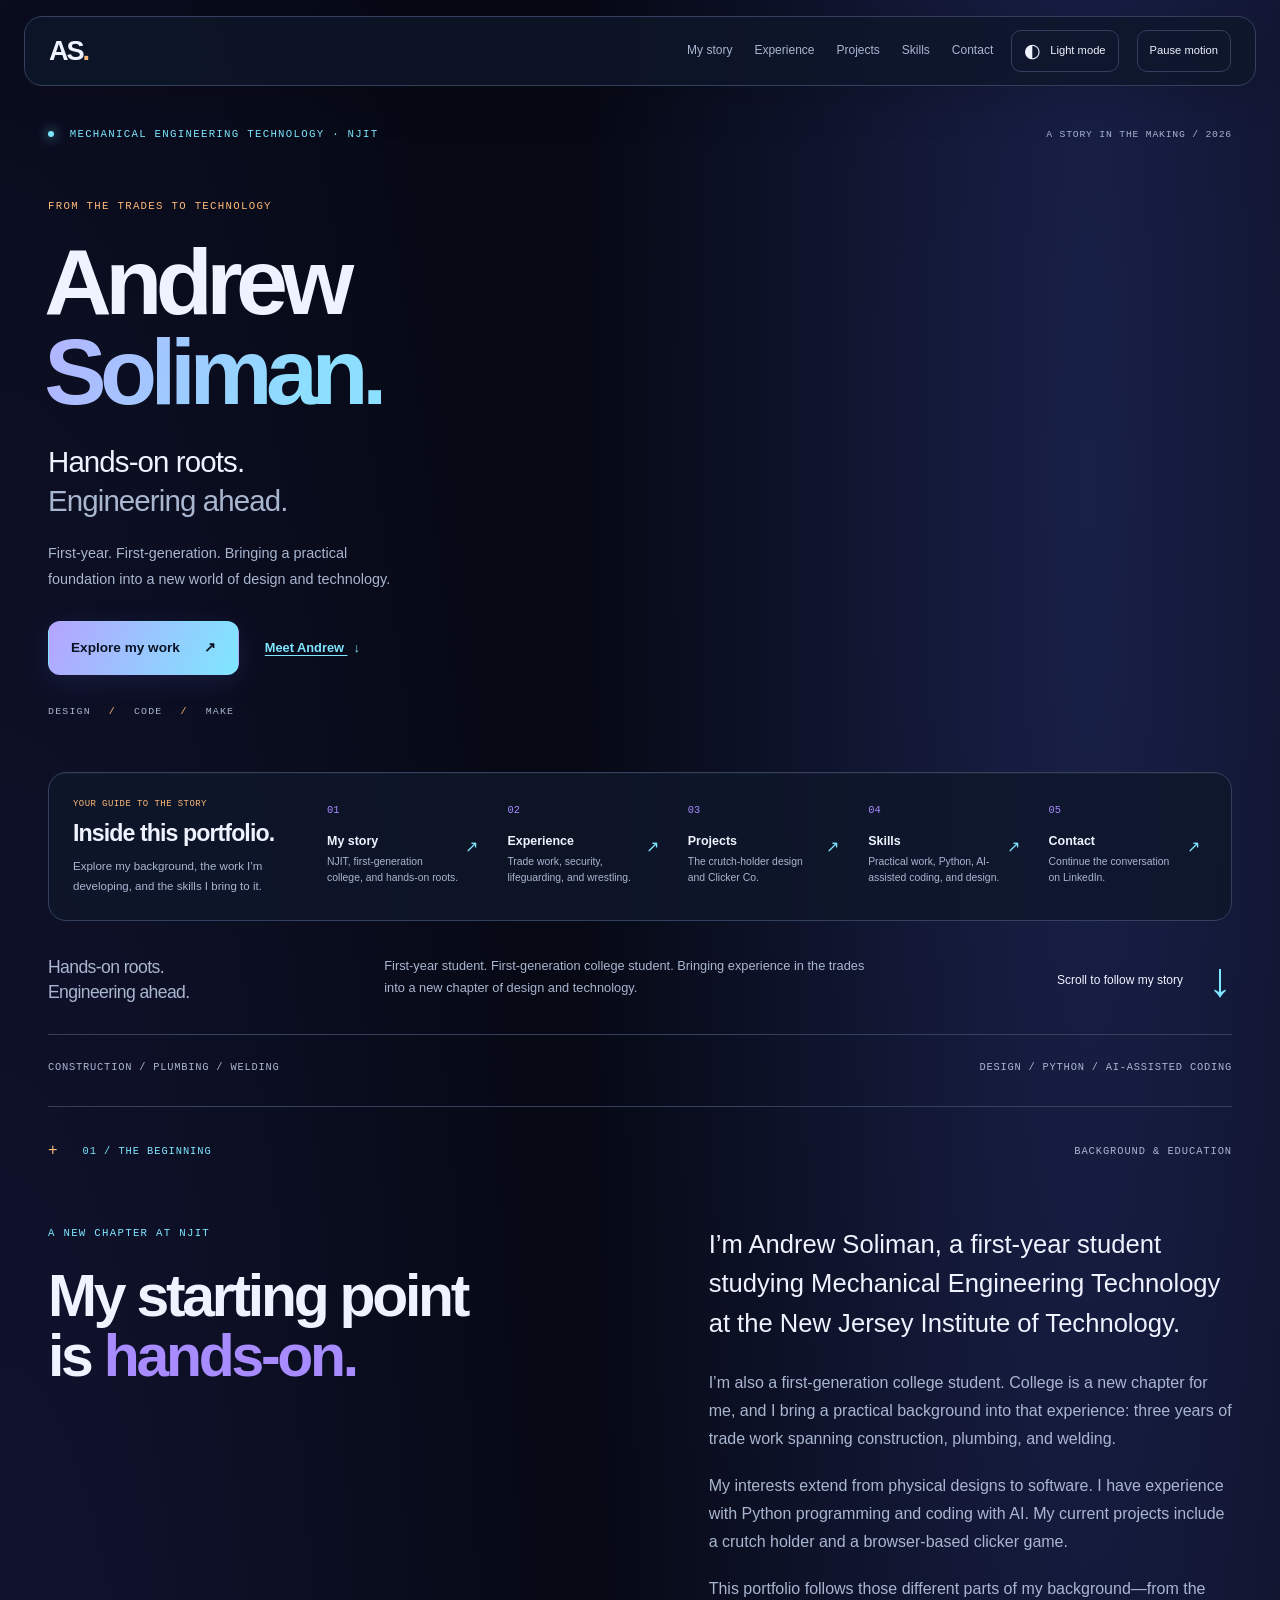
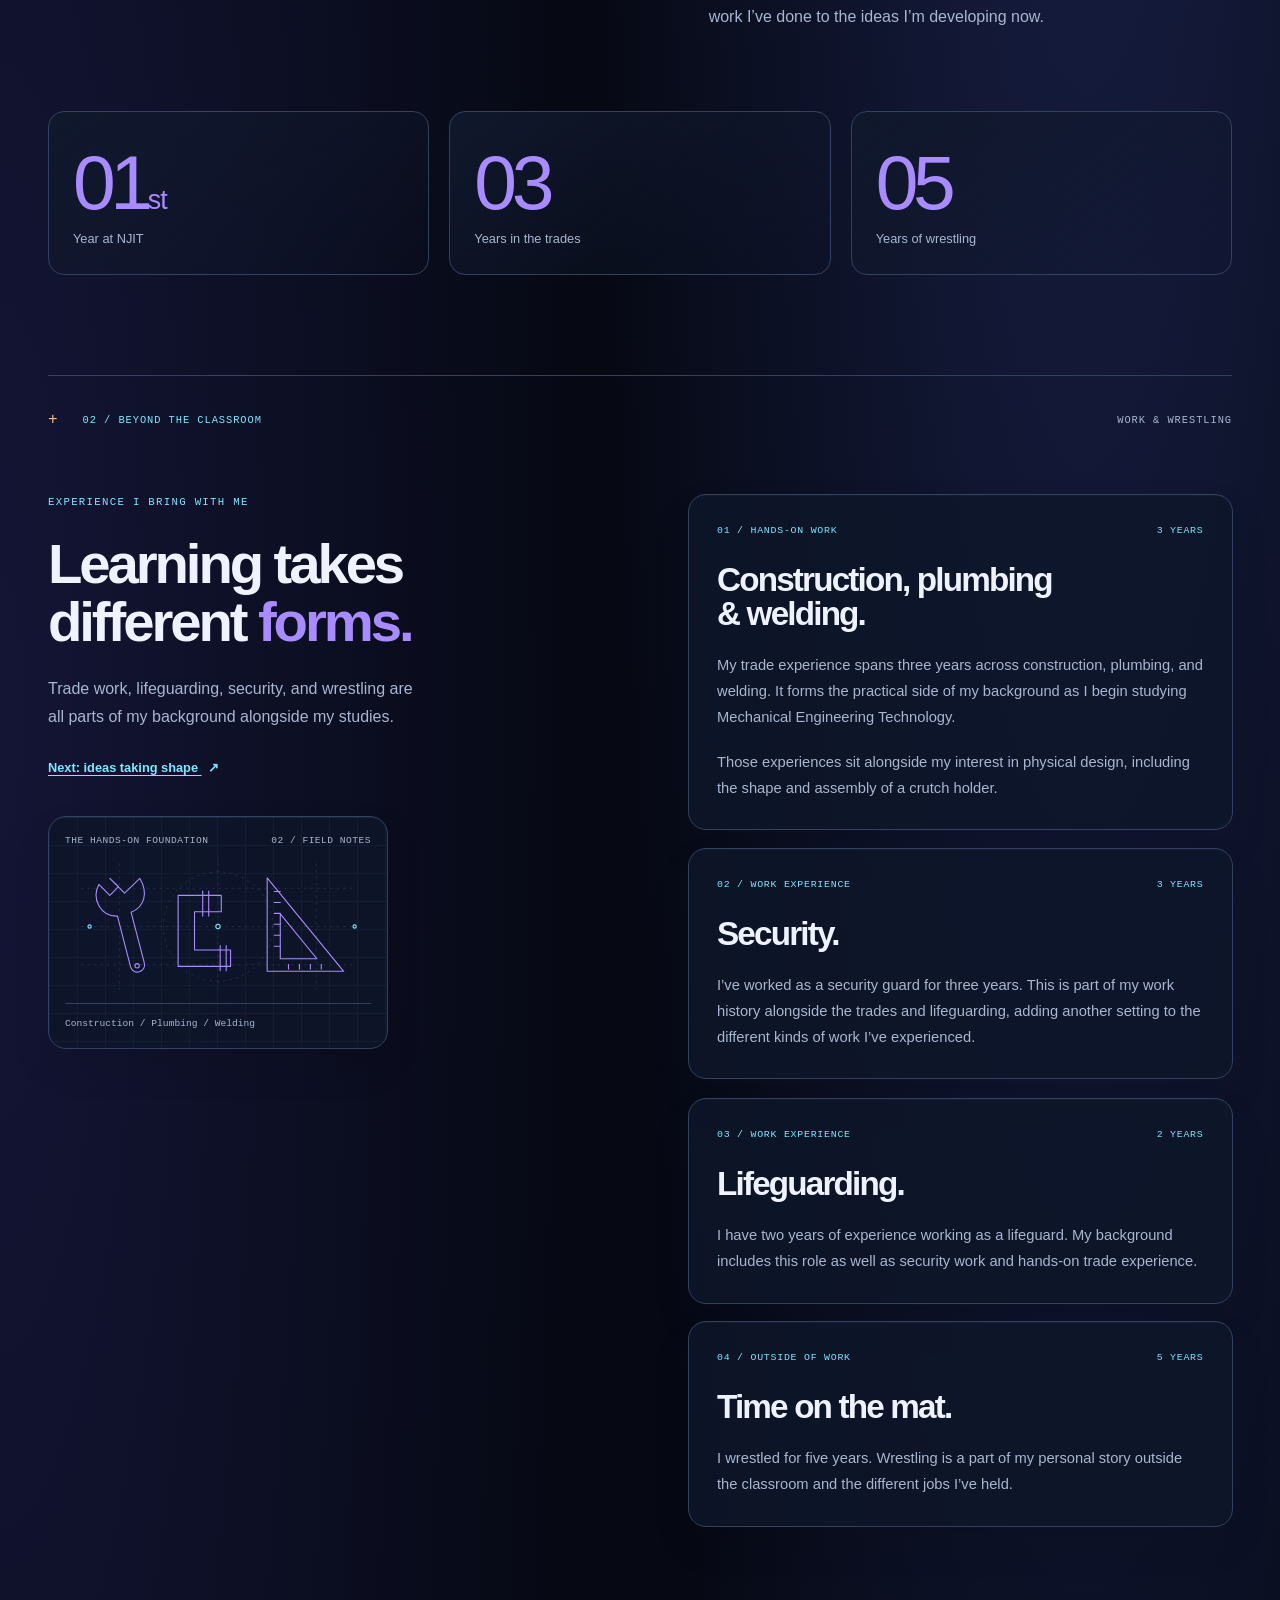
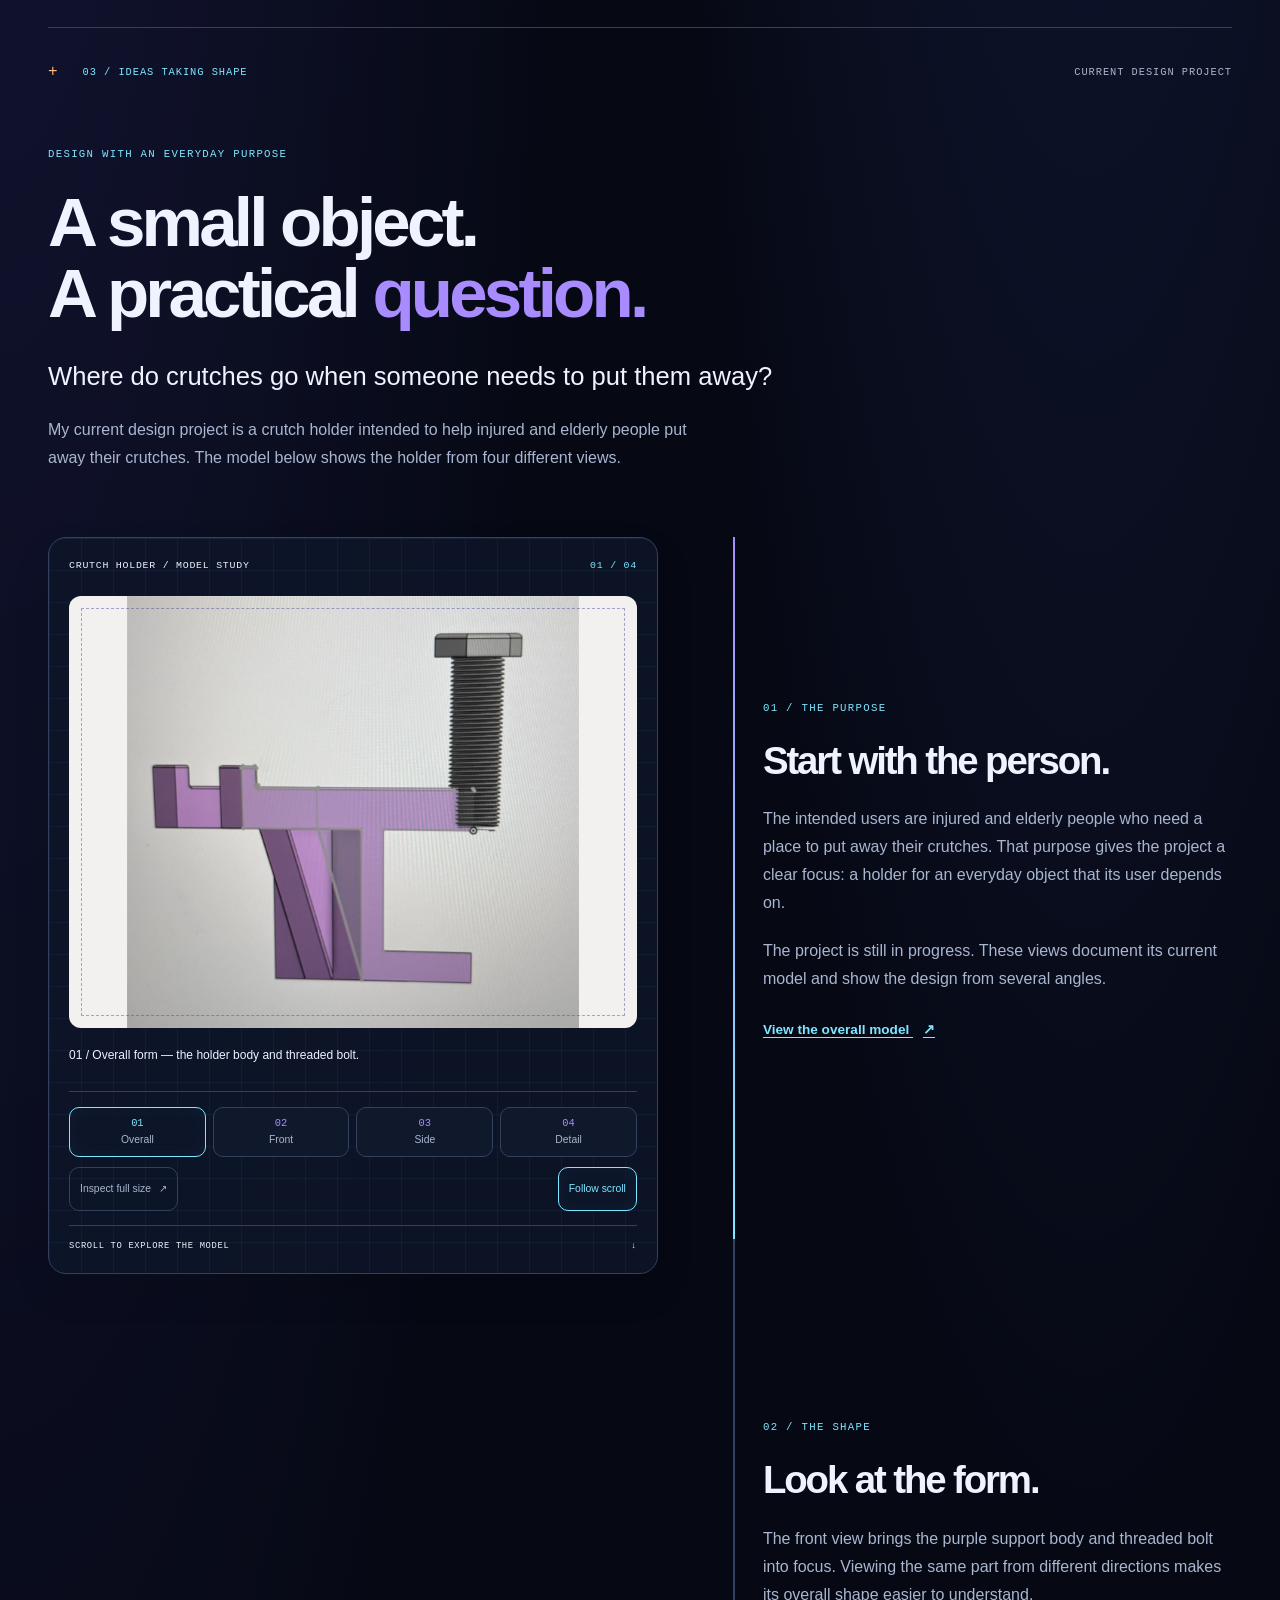
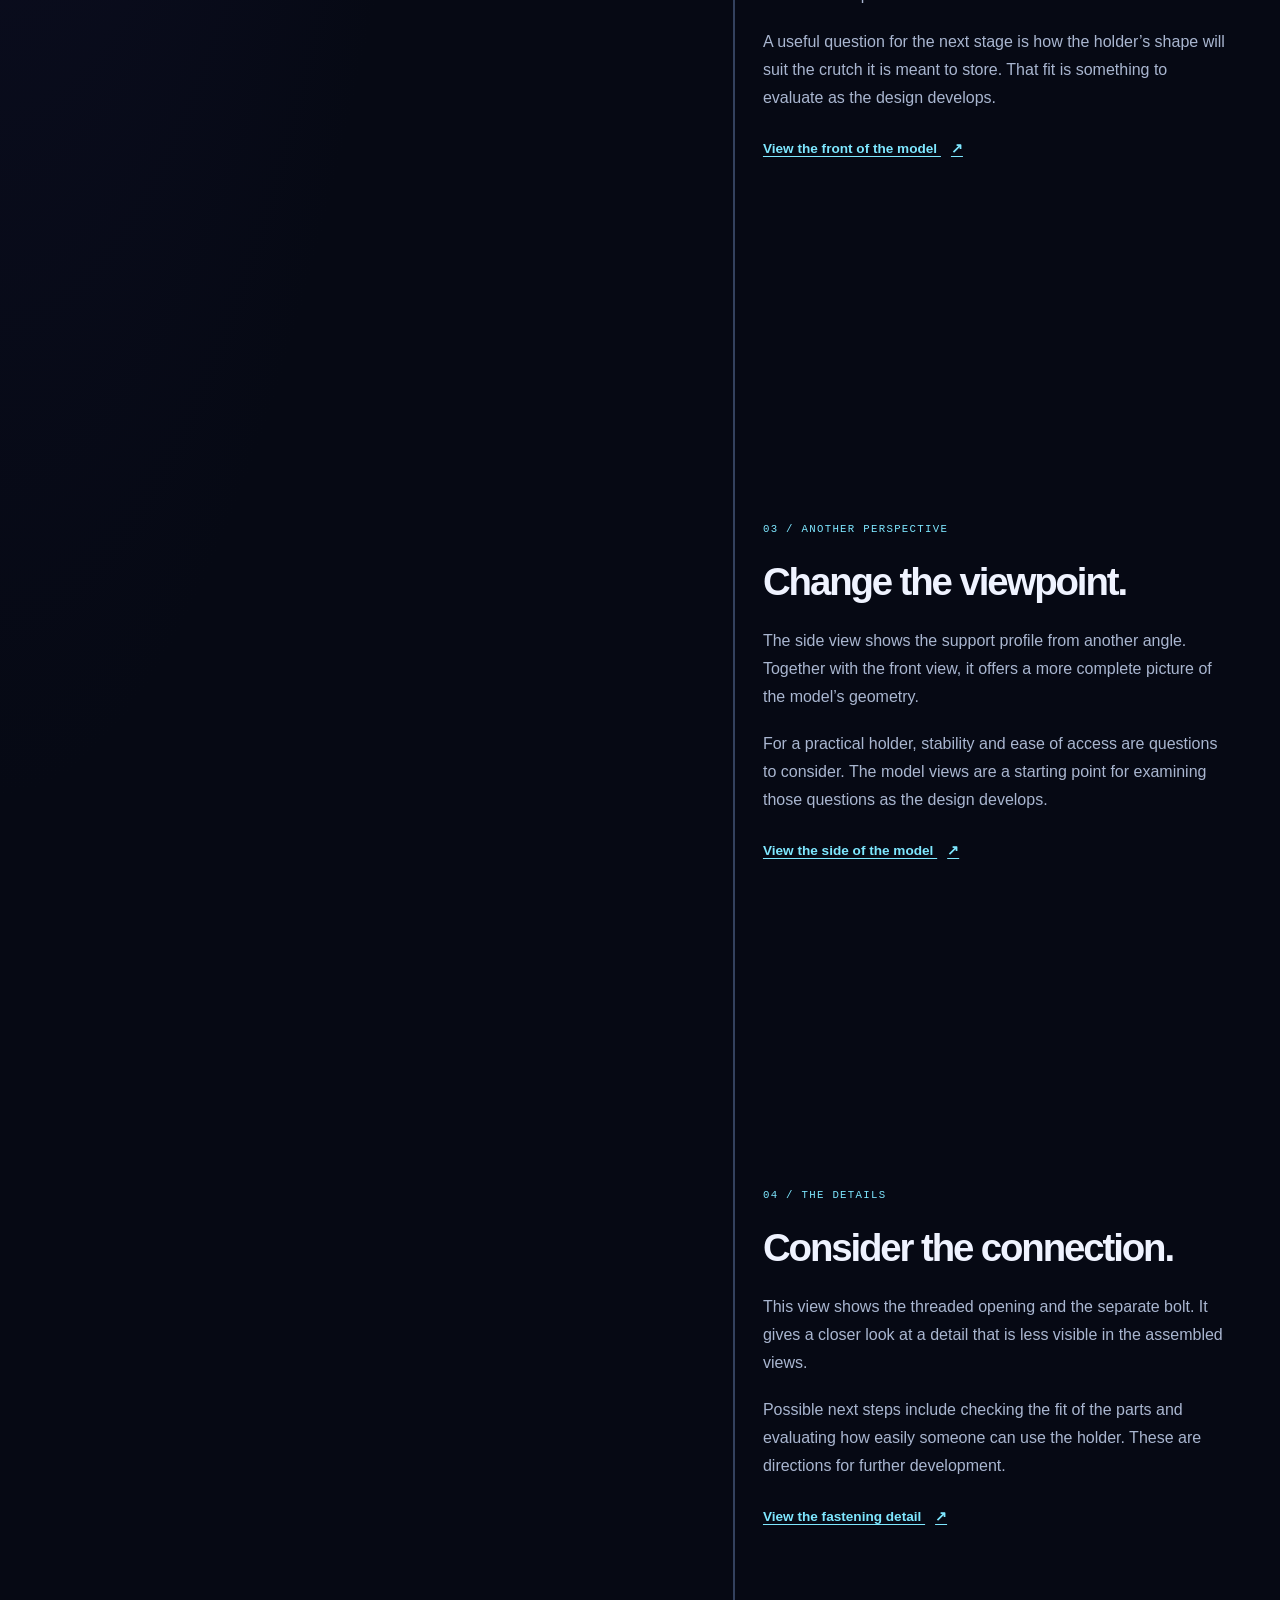
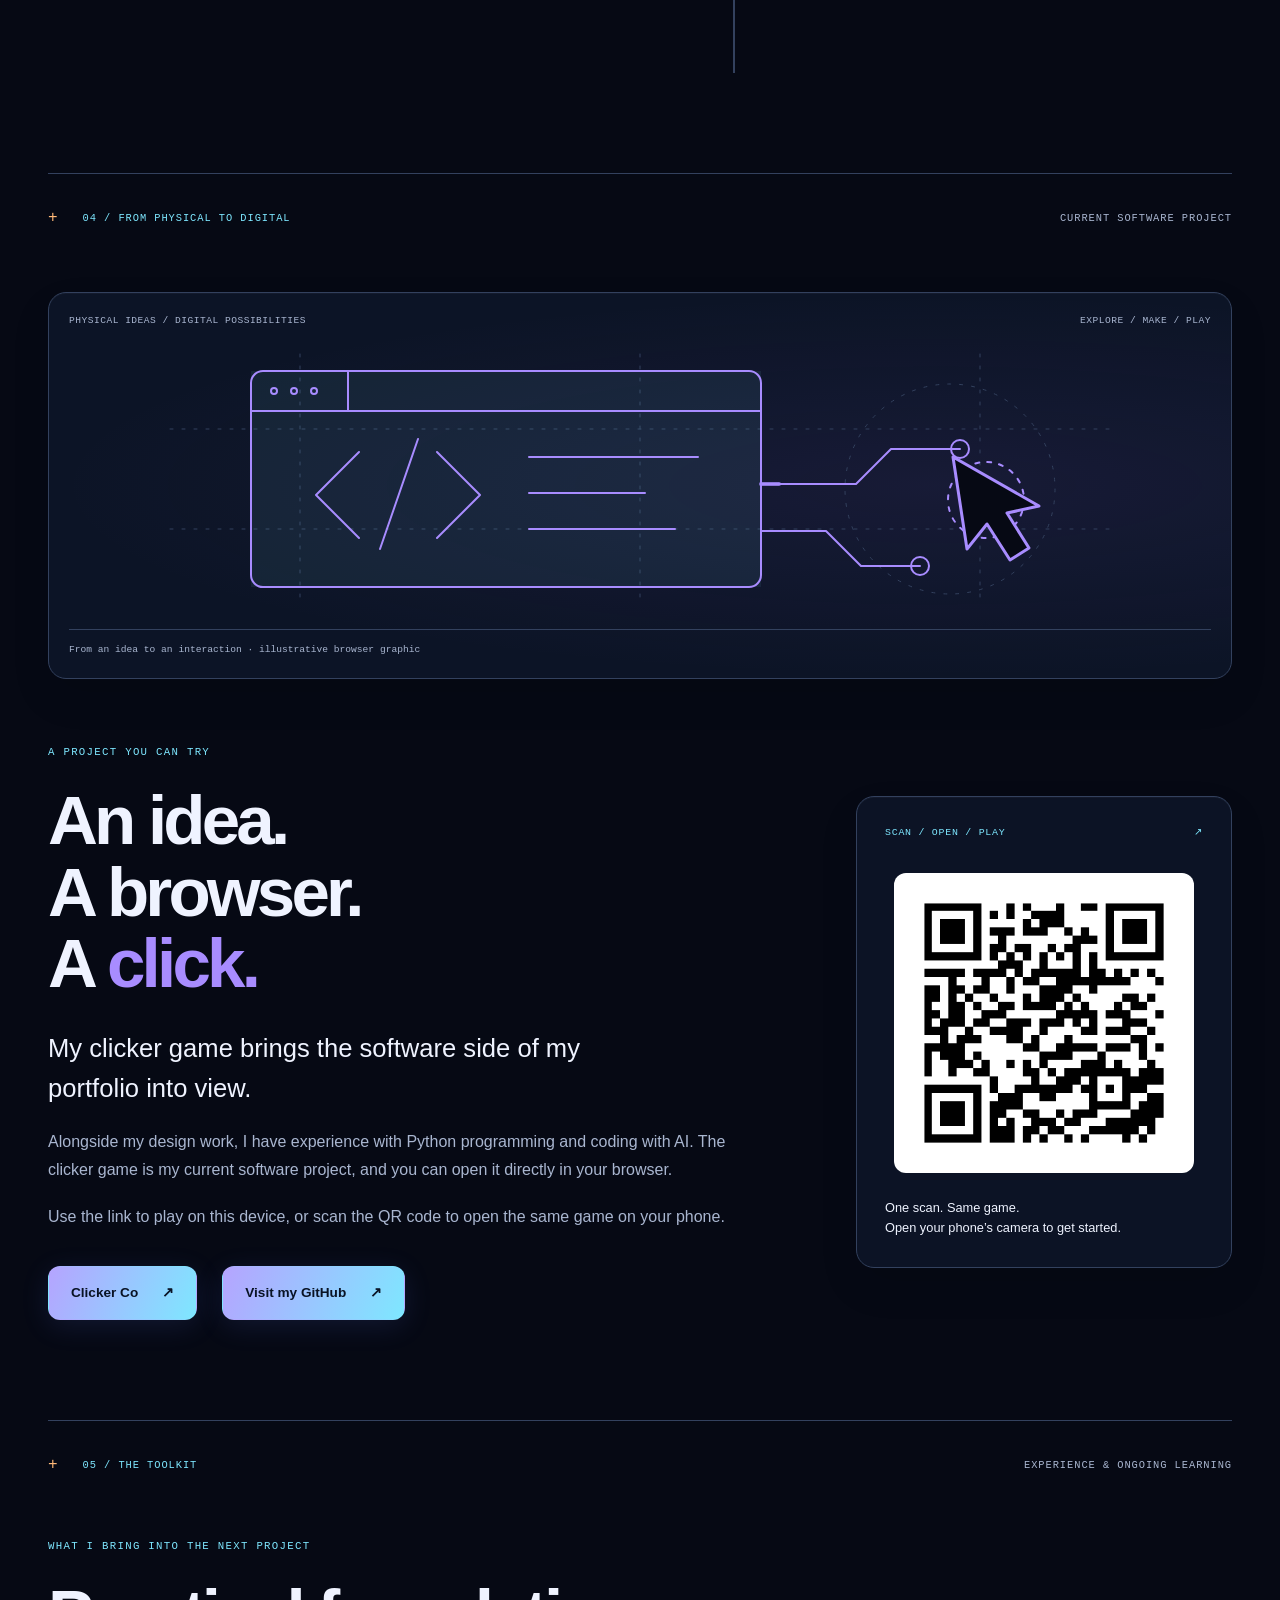
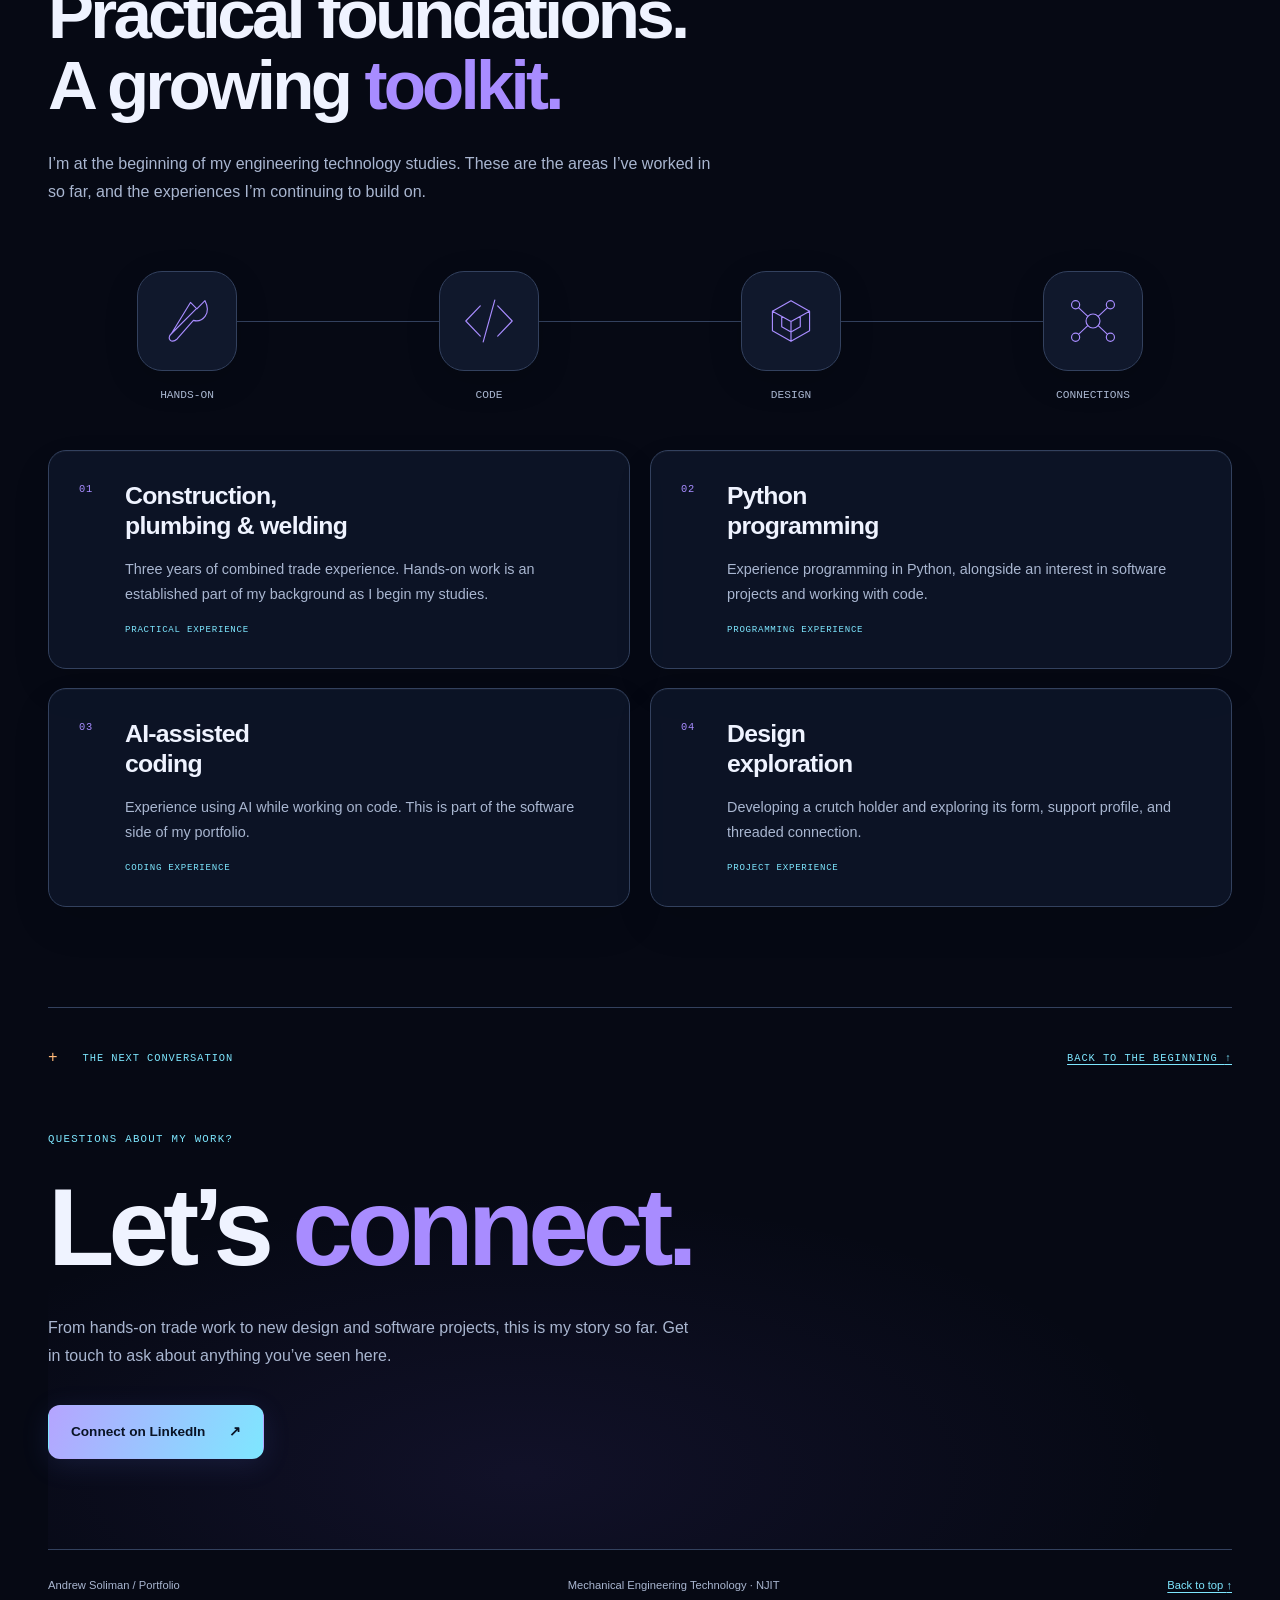
==== commit 904eae91: "Refine project inspection and GitHub navigation" ====
--- a/index.html
+++ b/index.html
@@ -34,16 +34,6 @@
       <div class="hero-meta"><p class="eyebrow"><span class="status-light" aria-hidden="true"></span> Mechanical Engineering Technology · NJIT</p><span class="edition">A story in the making / 2026</span></div>
       <div class="hero-workbench">
         <div class="hero-identity"><p class="eyebrow">From the trades to technology</p><h1 id="intro-heading">Andrew<br><span>Soliman.</span></h1><p class="hero-design-note">Hands-on roots.<br><span>Engineering ahead.</span></p><p class="hero-summary">First-year. First-generation. Bringing a practical foundation into a new world of design and technology.</p><div class="actions hero-actions"><a class="button" href="#projects">Explore my work <span aria-hidden="true">↗</span></a><a class="text-link" href="#about">Meet Andrew <span aria-hidden="true">↓</span></a></div><div class="hero-disciplines"><span>Design</span><span>Code</span><span>Make</span></div></div>
-        <figure class="spatial-panel" aria-labelledby="spatial-caption">
-          <div class="scene-topline"><span><span class="status-light" aria-hidden="true"></span> The orbital workshop</span><span>Study / 001</span></div>
-          <div class="spatial-viewport" aria-hidden="true">
-            <canvas class="spatial-canvas"></canvas>
-            <div class="spatial-fallback"><div class="fallback-orbit"></div><div class="fallback-orbit"></div><div class="fallback-core">AS<span>.</span></div></div>
-            <span class="scene-coordinate coordinate-one">X / Form</span><span class="scene-coordinate coordinate-two">Y / Connection</span><span class="scene-coordinate coordinate-three">Z / Curiosity</span>
-            <span class="scene-crosshair crosshair-one">+</span><span class="scene-crosshair crosshair-two">+</span>
-          </div>
-          <figcaption id="spatial-caption"><span>Form. Connection. Possibility.</span><span class="scene-hint">Decorative orbital study</span></figcaption>
-        </figure>
         <aside class="hero-orbit-panel hero-overview" aria-labelledby="overview-heading">
           <div class="workbench-topline"><span>Your guide to the story</span><span>01 — 05</span></div>
           <h2 id="overview-heading">Inside this portfolio.</h2>
@@ -53,7 +43,7 @@
             <li><a href="#experience"><span class="overview-number" aria-hidden="true">02</span><span><strong>Experience</strong><span class="overview-description">Trade work, security, lifeguarding, and wrestling.</span></span><span aria-hidden="true">↗</span></a></li>
             <li><a href="#projects"><span class="overview-number" aria-hidden="true">03</span><span><strong>Projects</strong><span class="overview-description">The crutch-holder design and Clicker Co.</span></span><span aria-hidden="true">↗</span></a></li>
             <li><a href="#skills"><span class="overview-number" aria-hidden="true">04</span><span><strong>Skills</strong><span class="overview-description">Practical work, Python, AI-assisted coding, and design.</span></span><span aria-hidden="true">↗</span></a></li>
-            <li><a href="#contact"><span class="overview-number" aria-hidden="true">05</span><span><strong>Contact</strong><span class="overview-description">Get in touch and explore the portfolio repository.</span></span><span aria-hidden="true">↗</span></a></li>
+            <li><a href="#contact"><span class="overview-number" aria-hidden="true">05</span><span><strong>Contact</strong><span class="overview-description">Continue the conversation on LinkedIn.</span></span><span aria-hidden="true">↗</span></a></li>
           </ol>
         </aside>
       </div>
@@ -122,7 +112,11 @@
           <div class="stage-heading"><span>Crutch holder / Model study</span><span class="scene-counter">01 / 04</span></div>
           <div class="model-inspection"><a class="stage-image-link" href="images/crutch-holder-angle.jpg" aria-label="Open the current crutch-holder model view at full size"><img class="stage-image" src="images/crutch-holder-angle.jpg" alt="Purple crutch-holder model showing its support body and threaded bolt." width="1200" height="1149" loading="lazy"></a><span class="inspection-scan" aria-hidden="true"></span><span class="inspection-corners" aria-hidden="true"></span></div>
           <figcaption class="stage-caption">01 / Overall form — the holder body and threaded bolt.</figcaption>
-          <p class="stage-note">Scroll to explore the model <span aria-hidden="true">↓</span></p>
+          <div class="model-controls" hidden>
+            <div class="model-views" role="group" aria-label="Choose a crutch-holder view"><button type="button" data-model-view="0" aria-pressed="true">01 <span>Overall</span></button><button type="button" data-model-view="1" aria-pressed="false">02 <span>Front</span></button><button type="button" data-model-view="2" aria-pressed="false">03 <span>Side</span></button><button type="button" data-model-view="3" aria-pressed="false">04 <span>Detail</span></button></div>
+            <div class="model-tools"><button class="model-zoom" type="button">Inspect full size <span aria-hidden="true">↗</span></button><button class="model-follow" type="button" aria-pressed="true">Follow scroll</button></div>
+          </div>
+          <p class="stage-note"><span class="model-mode">Scroll to explore the model</span><span aria-hidden="true">↓</span></p>
         </figure>
         <div class="design-steps">
           <article class="design-step is-active" data-image="images/crutch-holder-angle.jpg" data-alt="Purple crutch-holder model showing its support body and threaded bolt." data-caption="01 / Overall form — the holder body and threaded bolt.">
@@ -174,7 +168,7 @@
           <p class="lead">My clicker game brings the software side of my portfolio into view.</p>
           <p>Alongside my design work, I have experience with Python programming and coding with AI. The clicker game is my current software project, and you can open it directly in your browser.</p>
           <p>Use the link to play on this device, or scan the QR code to open the same game on your phone.</p>
-          <div class="actions"><a class="button" href="https://andrewpyc.github.io/Clicker-game-/">Clicker Co <span aria-hidden="true">↗</span></a><a class="text-link" href="images/clicker-game-qr.png" download="andrew-soliman-clicker-game-qr.png">Save the QR code <span aria-hidden="true">↓</span></a></div>
+          <div class="actions"><a class="button" href="https://andrewpyc.github.io/Clicker-game-/">Clicker Co <span aria-hidden="true">↗</span></a><a class="button" href="https://github.com/AndrewPYC">Visit my GitHub <span aria-hidden="true">↗</span></a></div>
         </div>
         <figure class="qr-panel"><div class="qr-topline"><span>Scan / Open / Play</span><span aria-hidden="true">↗</span></div><a href="https://andrewpyc.github.io/Clicker-game-/"><img src="images/clicker-game-qr.png" alt="QR code for Andrew Soliman’s clicker game. Select the image to play." width="300" height="300" loading="lazy"></a><figcaption>One scan. Same game.<br>Open your phone’s camera to get started.</figcaption></figure>
       </div>
@@ -204,6 +198,11 @@
       <div class="actions"><a class="button" href="https://www.linkedin.com/in/andrew-soliman-477185449/">Connect on LinkedIn <span aria-hidden="true">↗</span></a></div>
     </section>
   </main>
+  <dialog class="model-dialog" aria-labelledby="model-dialog-title">
+    <div class="dialog-heading"><div><p class="eyebrow">Crutch holder / Model inspection</p><h2 id="model-dialog-title">A closer look.</h2></div><button class="dialog-close" type="button" autofocus>Close <span aria-hidden="true">×</span></button></div>
+    <img class="dialog-image" src="images/crutch-holder-angle.jpg" alt="Purple crutch-holder model showing its support body and threaded bolt." width="1200" height="1149" loading="lazy">
+    <div class="dialog-bottom"><button class="dialog-prev" type="button" aria-label="Previous model view">← Previous</button><p class="dialog-caption" aria-live="polite">01 / Overall form</p><button class="dialog-next" type="button" aria-label="Next model view">Next →</button></div>
+  </dialog>
   <footer class="site-footer container"><p>Andrew Soliman / Portfolio</p><p>Mechanical Engineering Technology · NJIT</p><a href="#home">Back to top <span aria-hidden="true">↑</span></a></footer>
 </body>
 </html>
--- a/css/styles.css
+++ b/css/styles.css
@@ -631,7 +631,7 @@
 .immersive-portfolio .hero-meta { margin-bottom: 35px; align-items: center; }
 .immersive-portfolio .edition { font-size: .61rem; letter-spacing: .08em; }
 .status-light { display: inline-block; width: 6px; height: 6px; margin-right: 8px; border-radius: 50%; background: var(--accent); box-shadow: 0 0 12px var(--accent); vertical-align: middle; }
-.immersive-portfolio .hero-workbench { grid-template-columns: 1fr 1.04fr; gap: 32px 50px; margin: 0 0 34px; }
+.immersive-portfolio .hero-workbench { grid-template-columns: 1fr; gap: 32px 50px; margin: 0 0 34px; }
 .immersive-portfolio .hero-identity { min-width: 0; padding-block: 20px; }
 .immersive-portfolio .hero-identity > .eyebrow { color: var(--signature); margin-bottom: 22px; }
 .immersive-portfolio .hero h1 { font-size: clamp(4rem, 7.3vw, 7rem); line-height: .96; letter-spacing: -.07em; margin: 0 0 25px -.04em; }
@@ -813,3 +813,49 @@
   .immersive-portfolio .hero h1 span { background: none; color: CanvasText; }
   .spatial-panel { border: 1px solid CanvasText; }
 }
+
+/* Direct GitHub access and inspection of Andrew's actual project images. */
+html.portfolio-motion-stopped { scroll-behavior: auto; }
+.immersive-portfolio :is(.model-controls button, .dialog-close, .dialog-bottom button) {
+  display: inline-flex; align-items: center; justify-content: center; gap: 8px; min-height: 44px;
+  padding: 9px 14px; border: 1px solid var(--line); border-radius: 10px;
+  color: var(--muted); background: var(--surface); font: 500 .72rem/1.4 'Segoe UI', Arial, sans-serif;
+}
+.immersive-portfolio :is(.model-controls button, .dialog-close, .dialog-bottom button):hover { border-color: var(--accent); color: var(--text); }
+.immersive-portfolio .model-controls button[aria-pressed="true"] { color: var(--accent); border-color: var(--accent); background: var(--glass); box-shadow: inset 0 0 18px #62c9ff0b; }
+.model-controls { margin-top: 16px; padding-top: 15px; border-top: 1px solid var(--line); }
+.model-views { display: grid; grid-template-columns: repeat(4, minmax(0, 1fr)); gap: 7px; }
+.immersive-portfolio .model-views button { display: grid; gap: 2px; padding: 8px 3px; color: var(--violet); font: .65rem/1.5 'Courier New', monospace; }
+.model-views button span { color: var(--muted); font: .65rem/1.4 'Segoe UI', Arial, sans-serif; }
+.model-tools { display: flex; flex-wrap: wrap; justify-content: space-between; gap: 8px; margin-top: 10px; }
+.immersive-portfolio .model-tools button { background: transparent; padding-inline: 10px; font-size: .65rem; }
+.immersive-portfolio .stage-note { margin-top: 14px; font-size: .55rem; }
+.inspection-open { overflow: hidden; }
+.model-dialog { width: min(980px, calc(100% - 32px)); max-height: calc(100dvh - 32px); padding: 24px; border: 1px solid var(--line); border-radius: 20px; color: var(--text); background: var(--background); box-shadow: 0 40px 120px #00000080; }
+.model-dialog::backdrop { background: #020713d9; backdrop-filter: blur(12px); }
+.dialog-heading { display: flex; align-items: center; justify-content: space-between; gap: 20px; margin-bottom: 20px; }
+.dialog-heading .eyebrow { font-size: .6rem; margin-bottom: 8px; }
+.dialog-heading h2 { font-size: 2rem; letter-spacing: -.04em; }
+.dialog-image { width: 100%; height: min(62dvh, 650px); object-fit: contain; background: #f3f1ef; border-radius: 12px; }
+.dialog-bottom { display: flex; align-items: center; justify-content: space-between; gap: 15px; margin-top: 18px; }
+.dialog-caption { text-align: center; font-size: .75rem; color: var(--muted); }
+@media (max-width: 1050px) and (min-width: 761px) {
+  .immersive-portfolio .hero-workbench { gap: 25px; }
+  .spatial-panel figcaption { flex-wrap: wrap; gap: 5px 12px; }
+}
+@media (max-width: 760px) {
+  .spatial-panel figcaption { flex-wrap: wrap; gap: 6px 16px; }
+  .immersive-portfolio .design-stage { position: static; }
+  .immersive-portfolio .design-step, .immersive-portfolio .design-step:last-child { min-height: auto; padding-block: 30px; }
+  .immersive-portfolio .stage-image { height: min(55svh, 380px); }
+  .model-dialog { padding: 16px; }
+  .dialog-heading { gap: 12px; margin-bottom: 16px; }
+  .dialog-heading h2 { font-size: 1.6rem; }
+  .dialog-heading .eyebrow { font-size: .5rem; }
+  .dialog-bottom { flex-wrap: wrap; gap: 10px; }
+  .dialog-caption { order: 3; width: 100%; font-size: .7rem; }
+  .dialog-image { height: 55dvh; }
+}
+@media (prefers-reduced-motion: no-preference) {
+  .immersive-portfolio .model-controls button:active { transform: scale(.97); }
+}
